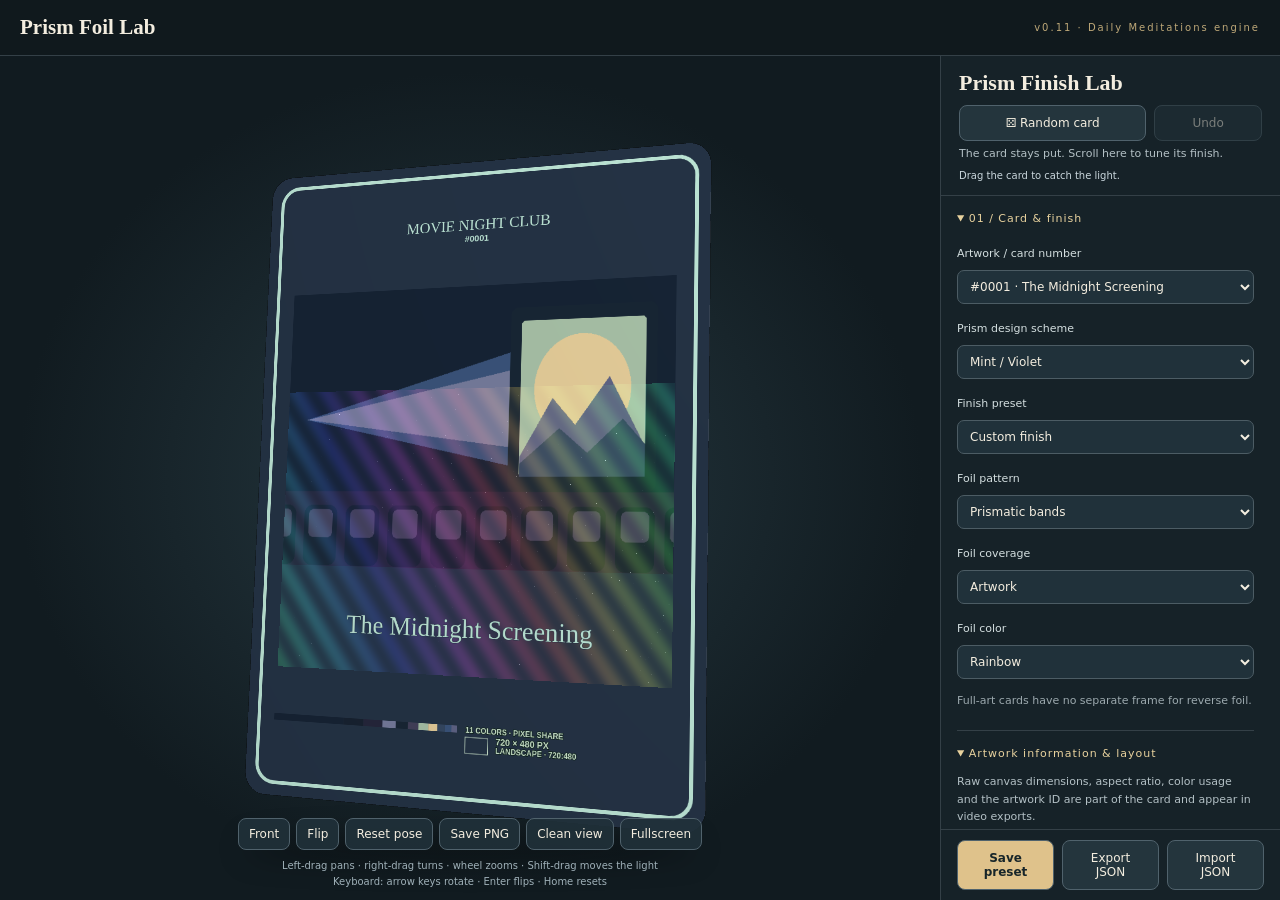
==== studio/labs/foil-lab.html @ 44b99eea "Start MNC Creative Suite browser edition" ====
<!doctype html><html lang="en"><meta charset="utf-8"><meta name="viewport" content="width=device-width,initial-scale=1"><title>Daily Meditations · Foil Lab</title>
<style>
:root{color-scheme:dark;font-family:system-ui,sans-serif;color:#f3eddf;background:#10191d}*{box-sizing:border-box}body{margin:0}header{padding:24px 32px;border-bottom:1px solid #344047;display:flex;justify-content:space-between;align-items:center;gap:20px}header strong{font:700 25px Georgia,serif}header span{font-size:12px;letter-spacing:2px;color:#bea878}main{display:grid;grid-template-columns:minmax(350px,1fr) 340px;max-width:1340px;margin:auto;min-height:calc(100vh - 88px)}.studio{position:relative;display:flex;flex-direction:column;align-items:center;justify-content:center;overflow:hidden;background:radial-gradient(ellipse at center,#263941 0,#111b20 68%)}.viewport{position:relative;width:100%;height:min(76vh,790px);min-height:450px;display:grid;place-items:center}canvas{position:absolute;inset:0;width:100%;height:100%;touch-action:none;outline-offset:-5px;cursor:grab}.fallback{height:82%;width:auto;max-width:85%;object-fit:contain;filter:drop-shadow(0 20px 30px #0009)}.shadow{position:absolute;bottom:5%;width:48%;height:20px;background:#0008;border-radius:50%;filter:blur(15px);pointer-events:none}.tools{display:flex;gap:8px;flex-wrap:wrap;justify-content:center;padding:0 12px 16px}button{font:inherit;cursor:pointer;color:inherit;background:#24353d;border:1px solid #50626c;border-radius:8px;padding:10px 13px}button:hover{background:#354a55}button:focus-visible,select:focus-visible,input:focus-visible{outline:2px solid #e8cc8e;outline-offset:3px}.hint{font-size:12px;color:#9fb0b8;text-align:center;margin:0 15px 20px;line-height:1.6}.controls{padding:24px;border-left:1px solid #344047;background:#162228;overflow:auto}.controls h1{font:700 25px Georgia,serif;margin:0 0 7px}.controls p{font-size:12px;color:#b3c0c5;line-height:1.6}.field{margin:18px 0}.field label{font-size:12px;display:flex;justify-content:space-between;margin-bottom:8px;color:#d3dedf}.field output{color:#f5d696;font-variant-numeric:tabular-nums}select{width:100%;padding:10px;border:1px solid #4c5c64;border-radius:7px;background:#20313a;color:inherit;font:inherit;font-size:13px}input[type=range]{width:100%;accent-color:#d5b46f;cursor:pointer}input[type=checkbox]{accent-color:#d5b46f}.toggle{display:block;font-size:12px;margin:17px 0}.group{border-top:1px solid #3a4b53;margin-top:22px;padding-top:16px}.group h2{font-size:11px;font-weight:600;letter-spacing:2px;color:#bea878;margin:0 0 16px}.save{display:flex;gap:8px;margin-top:20px}.save button{font-size:12px;flex:1}#status{font-size:12px;color:#c9d6dc;min-height:20px}.small{font-size:11px!important;opacity:.85}button:disabled{opacity:.45;cursor:default}[hidden]{display:none!important}@media(max-width:790px){header{padding:20px}header strong{font-size:20px}header span{display:none}main{grid-template-columns:1fr}.controls{border-left:0;border-top:1px solid #344047}.viewport{height:70vh;min-height:380px}.controls{padding:24px;display:block}.studio{min-height:480px}}

/* The document never scrolls; only the inspector body does. */
html,body{height:100%;overflow:hidden}body{height:100dvh;display:grid;grid-template-rows:56px minmax(0,1fr)}header{padding:10px 20px;min-width:0}header strong{font-size:21px}header span{font-size:10px}main{width:100%;height:100%;min-height:0;max-width:none;margin:0;grid-template-columns:minmax(0,1fr) 340px;overflow:hidden}.studio{min-width:0;min-height:0;display:grid;grid-template-rows:minmax(0,1fr) auto auto}.viewport{height:100%;min-height:0;min-width:0;overflow:hidden}.fallback{position:absolute;max-height:86%;max-width:86%;height:auto;width:auto}.tools{padding:8px 12px;gap:6px}.tools button{font-size:12px;padding:8px 10px}.hint{font-size:10px;margin:0 12px 10px}.controls{padding:0;min-height:0;min-width:0;overflow:hidden;display:grid;grid-template-rows:auto minmax(0,1fr) auto}.inspector-head{padding:14px 18px;border-bottom:1px solid #344047}.controls h1{font-size:22px;margin:0}.inspector-head p{margin:4px 0 0;font-size:11px}#status{margin-top:7px;font-size:10px;min-height:0}.inspector-scroll{overflow-y:auto;overscroll-behavior:contain;scrollbar-gutter:stable;padding:0 16px 16px;scrollbar-width:thin;scrollbar-color:#6b7c81 #162228}.inspector-footer{padding:10px 16px;border-top:1px solid #344047;background:#162228}.save{margin:0}.field{margin:13px 0}.field label{font-size:11px;align-items:center;margin-bottom:4px;min-height:24px}select{padding:8px;font-size:12px}input[type=range]{margin:4px 0}.numeric{width:78px;padding:4px 5px;border:1px solid #4c5c64;border-radius:5px;background:#20313a;color:#f5d696;font:11px system-ui;text-align:right}.toggle{font-size:11px;margin:12px 0}.inspector-group{border-bottom:1px solid #344047;padding:12px 0}.inspector-group>summary{font-size:11px;letter-spacing:1px;color:#e8d29e;cursor:pointer;padding:4px 0}.inspector-group>summary:focus-visible{outline:2px solid #e8cc8e;outline-offset:4px}.inspector-group p{font-size:11px;margin:9px 0}.controls code{font-size:10px;color:#f1d59d}.capture-exit{display:none;position:fixed;right:12px;top:12px;z-index:10;font-size:11px;opacity:.3}.capture-exit:hover,.capture-exit:focus-visible{opacity:1}body.capture{grid-template-rows:minmax(0,1fr)}body.capture>header,body.capture .controls,body.capture .tools,body.capture .hint{display:none}body.capture main{grid-template-columns:1fr;grid-template-rows:minmax(0,1fr)}body.capture .studio{grid-template-rows:minmax(0,1fr)}body.capture .capture-exit{display:block}
@media(max-width:790px){body{grid-template-rows:46px minmax(0,1fr)}header{padding:8px 14px}header strong{font-size:19px}main{grid-template-columns:minmax(0,1fr);grid-template-rows:minmax(0,60fr) minmax(0,40fr)}.studio{min-height:0}.controls{border-left:0;border-top:1px solid #344047;display:grid;padding:0}.inspector-head{padding:8px 14px}.controls h1{font-size:17px}.inspector-head p{display:none}#status{margin-top:3px}.inspector-scroll{padding:0 14px 14px}.inspector-footer{padding:6px 14px}.hint{display:none}.tools{padding:4px 8px}.tools button{font-size:10px;padding:6px 8px}.capture-exit{font-size:10px}}
@media(max-height:500px) and (min-width:791px){body{grid-template-rows:40px minmax(0,1fr)}header{padding:5px 16px}.hint{display:none}.inspector-head{padding:8px 16px}.inspector-head p{display:none}}
/* A full-stage canvas prevents the centered auto-sized grid column from clipping rotation. */
.studio{display:block;position:relative;justify-content:stretch;align-items:stretch}.viewport{position:absolute;inset:0;width:100%;height:100%;min-width:0;min-height:0;overflow:visible}.tools{position:absolute;bottom:42px;left:0;right:0;z-index:2;pointer-events:none}.tools button{pointer-events:auto;background:#20313ae8}.hint{position:absolute;bottom:0;left:0;right:0;pointer-events:none;z-index:2}.shadow{pointer-events:none}canvas{display:block}body.capture .studio{display:block}@media(max-width:790px),(max-height:500px){.tools{bottom:5px}.hint{display:none}}
.showcase-output{position:absolute;inset:0;width:100%;height:100%;object-fit:contain;background:#10191d;pointer-events:none;z-index:1}.showcase-running .tools,.showcase-running .hint{visibility:hidden}#cancelClip{width:100%;margin-top:10px}#clipDownload{display:block;color:#f5d696;font-size:12px;padding:10px 0}#clipStatus{font-size:11px}
.random-actions{margin-top:9px}.random-actions button:first-child{flex:2}body.showcase-running .random-actions button{pointer-events:none}
#savePreset{background:#dfc28b;color:#172529;font-weight:700}#presetDialog{width:min(420px,calc(100% - 32px));max-height:85dvh;overflow:auto;background:#162228;color:#f3eddf;border:1px solid #6c7a76;border-radius:14px;padding:24px}#presetDialog::backdrop{background:#0009}#presetDialog h2{font:24px Georgia,serif;margin:0 0 12px}#presetDialog p{font-size:12px;line-height:1.6;color:#bdcccd}#presetDialog label{font-size:12px;display:block;margin:16px 0 7px}#presetName{width:100%;background:#20313a;color:#fff;border:1px solid #6a7c81;border-radius:6px;padding:12px;font:inherit;margin-bottom:18px}
[hidden]{display:none!important}
body.mnc-embedded{grid-template-rows:minmax(0,1fr)}
body.mnc-embedded header{display:none}
body.mnc-embedded #mncCardLabel{display:block;margin:5px 0;font-weight:650}
body.mnc-embedded #mncCardLabel[hidden]{display:none!important}
</style>
<header><strong>Prism Foil Lab</strong><span>v0.11 · Daily Meditations engine</span></header>
<main><section class="studio" aria-label="Interactive three dimensional card"><div class="viewport"><div class="shadow"></div><img class="fallback" id="fallback" alt="Selected card preview" src="[data-uri]"><canvas id="card" hidden tabindex="0" aria-label="3D card. Left drag pans, right drag or arrow keys rotate, Enter flips, Home resets."></canvas></div><div class="tools"><button id="front">Front</button><button id="flip">Flip</button><button id="pose">Reset pose</button><button id="snapshot">Save PNG</button><button id="capture" title="Hide the controls for recording. Escape restores them.">Clean view</button><button id="fullscreen">Fullscreen</button></div><p class="hint">Left-drag pans · right-drag turns · wheel zooms · Shift-drag moves the light<br>Keyboard: arrow keys rotate · Enter flips · Home resets</p></section>
<aside class="controls" aria-label="Finish inspector"><div class="inspector-head"><h1>Prism Finish Lab</h1><div class="save random-actions"><button id="randomCard">⚄ Random card</button><button id="undoRandom" disabled>Undo</button></div><p>The card stays put. Scroll here to tune its finish.</p><p id="mncCardLabel" hidden></p><div id="status" role="status">Preparing the card…</div></div><div class="inspector-scroll" tabindex="0" aria-label="Scrollable finish controls"><details class="inspector-group" open><summary>01 / Card & finish</summary>
<div class="field"><label for="artwork">Artwork / card number</label><select id="artwork"></select></div><div class="field"><label for="scheme">Prism design scheme</label><select id="scheme"></select></div>
<div class="field"><label for="preset">Finish preset</label><select id="preset"><option value="custom">Custom finish</option><option value="subtle">Soft rainbow</option><option value="etched">Etched guilloché</option><option value="cosmic">Starlight</option><option value="silver">Brushed silver</option><option value="relief">Raised print</option><option value="matte">Matte</option><option value="deepSpace">Deep Space</option><option value="eventHorizon">Event Horizon</option><option value="nebula">Nebula</option><option value="obsidian">Obsidian</option><option value="lotusEcho">Lotus Echo</option></select></div>
<div class="field"><label for="pattern">Foil pattern</label><select id="pattern"><option value="0">Prismatic bands</option><option value="1">Guilloché waves</option><option value="2">Crystal facets</option><option value="3">Star field</option><option value="4">Brushed metal</option><option value="5">Honeycomb cells</option><option value="6">Triangle sieve</option><option value="7">Sierpiński carpet</option><option value="8">Kaleidoscope folds</option><option value="9">Julia escape</option><option value="10">Mandelbrot escape</option><option value="11">Nested orbit rings</option><option value="12">Deep Space</option><option value="13">Event Horizon</option><option value="14">Nebula</option><option value="15">Obsidian</option><option value="17">Fractal Lab · captured pattern</option><option value="16">Lotus Echo</option></select></div>
<div class="field"><label for="region">Foil coverage</label><select id="region"><option value="1">Artwork</option><option value="2">Reverse · outside art</option><option value="0">Entire front</option><option value="4" hidden disabled>Background only</option><option value="5" hidden disabled>Text only</option><option value="6">Dark tones</option><option value="7">Light tones</option><option value="3">Normal · no foil</option></select></div><div id="tones" hidden></div><div class="field"><label for="gold">Foil color</label><select id="gold"><option value="0">Rainbow</option><option value="1">Champagne gold</option></select></div><p class="small">Full-art cards have no separate frame for reverse foil.</p></details><details class="inspector-group" open><summary>Artwork information & layout</summary><p>Raw canvas dimensions, aspect ratio, color usage and the artwork ID are part of the card and appear in video exports.</p><div class="field"><label for="paletteMode">Color information</label><select id="paletteMode"><option value="weighted">Proportional color strip</option><option value="ranked">Colors ranked by usage</option><option value="hue">Full hue spectrum</option><option value="canvas">Canvas-shaped mosaic</option><option value="contour">Canvas-shaped contour</option></select></div><label class="toggle"><input type="checkbox" id="showArtStats" checked> Show original dimensions & canvas shape</label><div class="field"><label for="numberLayout">Artwork number placement</label><select id="numberLayout"><option value="above">Centered above artwork</option><option value="type">Beside the type</option><option value="footer">Centered at the foot</option></select></div><p class="small">The artwork ID (#0001) is separate from the set number (001 / 042).</p></details><details class="inspector-group" open><summary>02 / Surface & shine</summary><div id="sliders"></div><label class="toggle"><input type="checkbox" id="protect" checked> Keep lettering clear of the foil</label></details><details class="inspector-group" id="fractalGroup" open><summary>03 / Pattern geometry</summary><p><a href="fractal-lab.html" style="color:#e8d29e">Explore Kaleidoscope Folds in Fractal Lab ↗</a></p><p>Zoom and twist shape the mathematical patterns. Iterations add detail to the original fractals. Space finishes reveal dark fields and selective reflections as you tilt.</p><div id="fractals"></div></details><details class="inspector-group"><summary>04 / Motion & rainbow</summary><label class="toggle"><input type="checkbox" id="rotationHue" checked> Rainbow follows rotation</label><div id="rotation"></div><p class="small">Turn or tilt the card to sweep through the rainbow. Rainbow shift sets the starting hue; strength sets how far it travels.</p><p class="small">Live rainbow shift: <output id="liveHue">0°</output></p><div id="motionSliders"></div><label class="toggle"><input type="checkbox" id="orbit"> Slowly turn the card</label><label class="toggle"><input type="checkbox" id="motion"> Animate the shimmer</label></details>
<details class="inspector-group"><summary>05 / Light, camera & quality</summary><div id="geometry"></div><div class="field"><label for="edge">Edge finish</label><select id="edge"><option value="gold">Champagne gold</option><option value="silver">Silver</option><option value="ink">Ink</option></select></div></details>

<details class="inspector-group" open><summary>06 / Social video export</summary><p>Back → reveal → foil sweep. Your selected artwork, scheme and finish are used.</p><div class="field"><label for="clipShape">Framing</label><select id="clipShape"><option value="square">Square · 900 × 900</option><option value="portrait">Portrait · 720 × 1280</option></select></div><div class="field"><label for="clipDuration">Duration</label><select id="clipDuration"><option value="6">6 seconds</option><option value="8">8 seconds</option></select></div><div class="field"><label for="clipFormat">Video format</label><select id="clipFormat"><option value="auto">Auto · prefer MP4</option><option value="mp4">MP4</option><option value="webm">WebM</option></select></div><label class="toggle"><input type="checkbox" id="clipCaption" checked> Show card name and number</label><div class="save"><button id="previewClip">Preview reveal</button><button id="exportClip">Export video</button></div><button id="cancelClip" hidden>Cancel showcase</button><p id="clipStatus" role="status" aria-live="polite">Export records locally in real time. Keep this tab visible.</p><a id="clipDownload" hidden>Download video</a></details><details class="inspector-group"><summary>07 / How the shader works</summary><p>The card is a rounded 3D mesh with your printed artwork mapped onto its front. The fragment shader runs once per visible pixel.</p><p><b>Color:</b> card coordinates, light angle, time and your rotation feed a rainbow function. Rotation contributes <code>strength × (sin(turn) + 0.5 × sin(tilt))</code> degrees.</p><p><b>Pattern:</b> bands, cells, stars or a bounded fractal calculation vary the foil strength and hue across the surface.</p><p><b>Coverage:</b> an artwork rectangle selects art-only foil; its inverse selects reverse foil. A separate lettering mask protects the text.</p><p><b>Shine:</b> the surface normal, light direction and viewing direction create highlights. Roughness broadens them; sparkle adds sparse glints. Relief perturbs the lighting normal using image brightness—it does not deform the card mesh.</p><p><b>Space finishes:</b> layered stars, a radial void, turbulent clouds, dark facets and eight-petal contours use the same coverage mask. Foil intensity controls darkening and reflection together. These are mathematical patterns; no new artwork textures are required.</p><p>These are stylized real-time effects, not a physical diffraction simulation. Fractal loops stop at 24 iterations; animation targets 30 FPS.</p></details></div><div class="inspector-footer"><div class="save"><button id="savePreset">Save preset</button><button id="save">Export JSON</button><button id="load">Import JSON</button></div><input id="file" type="file" accept="application/json,.json" hidden></div></aside></main><dialog id="presetDialog" aria-labelledby="presetTitle"><form id="presetForm"><h2 id="presetTitle">Save this finish</h2><p id="presetMessage"></p><label for="presetName">Preset name</label><input id="presetName" maxlength="60" required placeholder="My kaleidoscope finish" autocomplete="off"><div class="save"><button type="button" id="closePreset">Cancel</button><button type="submit">Save preset</button></div><p>Stored in this browser. Export JSON for a portable backup.</p></form></dialog><button id="exitCapture" class="capture-exit">Show controls · Esc</button>
<script src="mnc-foil-bridge.js" defer></script>
<script>
const ASSETS={"fronts":{},"masks":{},"regions":{},"back":"[data-uri]"};
const CATALOG={"artworks":[{"id":"1","title":"The Midnight Screening","type":"Movie","theme":"Demo"}],"schemes":[{"id":"mint-violet","name":"Mint / Violet"},{"id":"ember","name":"Ember / Plum"},{"id":"glacier","name":"Glacier / Cobalt"},{"id":"orchid","name":"Orchid / Rose"},{"id":"jade","name":"Jade / Chartreuse"},{"id":"solar","name":"Solar / Saffron"},{"id":"porcelain","name":"Porcelain / Ink"},{"id":"midnight","name":"Midnight / Brass"}],"variants":{"1--mint-violet":{"svg":"demo-mint-violet.svg","front":"demo-mint-violet.webp","mask":"demo-mask.png","ink":"#c5efdf","primary":"#c5efdf","fullArt":false,"rect":[0.06746031746031746,0.19981060606060605,0.8650793650793651,0.4393939393939394]},"1--ember":{"svg":"demo-ember.svg","front":"demo-ember.webp","mask":"demo-mask.png","ink":"#f3a888","primary":"#f3a888","fullArt":false,"rect":[0.06746031746031746,0.19981060606060605,0.8650793650793651,0.4393939393939394]},"1--glacier":{"svg":"demo-glacier.svg","front":"demo-glacier.webp","mask":"demo-mask.png","ink":"#a9dbef","primary":"#a9dbef","fullArt":false,"rect":[0.06746031746031746,0.19981060606060605,0.8650793650793651,0.4393939393939394]},"1--orchid":{"svg":"demo-orchid.svg","front":"demo-orchid.webp","mask":"demo-mask.png","ink":"#eec7f3","primary":"#eec7f3","fullArt":false,"rect":[0.06746031746031746,0.19981060606060605,0.8650793650793651,0.4393939393939394]},"1--jade":{"svg":"demo-jade.svg","front":"demo-jade.webp","mask":"demo-mask.png","ink":"#daefb0","primary":"#daefb0","fullArt":false,"rect":[0.06746031746031746,0.19981060606060605,0.8650793650793651,0.4393939393939394]},"1--solar":{"svg":"demo-solar.svg","front":"demo-solar.webp","mask":"demo-mask.png","ink":"#f9dc92","primary":"#f9dc92","fullArt":false,"rect":[0.06746031746031746,0.19981060606060605,0.8650793650793651,0.4393939393939394]},"1--porcelain":{"svg":"demo-porcelain.svg","front":"demo-porcelain.webp","mask":"demo-mask.png","ink":"#eadfc7","primary":"#eadfc7","fullArt":false,"rect":[0.06746031746031746,0.19981060606060605,0.8650793650793651,0.4393939393939394]},"1--midnight":{"svg":"demo-midnight.svg","front":"demo-midnight.webp","mask":"demo-mask.png","ink":"#d8bd87","primary":"#d8bd87","fullArt":false,"rect":[0.06746031746031746,0.19981060606060605,0.8650793650793651,0.4393939393939394]}}};
for(const [key,v] of Object.entries(CATALOG.variants)){ASSETS.fronts[key]=v.front;ASSETS.masks[key]=v.mask;ASSETS.regions[key]=v.rect;}
let showcase=null;

const VS="attribute vec3 aPosition;\nattribute vec3 aNormal;\nattribute vec2 aUV;\nattribute float aFace;\nuniform mat4 uModel;\nuniform mat4 uMVP;\nuniform float uThickness;\nvarying vec3 vPosition;\nvarying vec3 vNormal;\nvarying vec3 vRight;\nvarying vec3 vUp;\nvarying vec2 vUV;\nvarying float vFace;\nvoid main(){\n vec3 p=vec3(aPosition.xy,aPosition.z*uThickness);\n vPosition=(uModel*vec4(p,1.0)).xyz;\n vNormal=mat3(uModel)*aNormal;\n vRight=mat3(uModel)*vec3(1.0,0.0,0.0);\n vUp=mat3(uModel)*vec3(0.0,1.0,0.0);\n vUV=aUV;vFace=aFace;\n gl_Position=uMVP*vec4(p,1.0);\n}\n";
const FS="precision highp float;\nvarying vec3 vPosition;\nvarying vec3 vNormal;\nvarying vec3 vRight;\nvarying vec3 vUp;\nvarying vec2 vUV;\nvarying float vFace;\nuniform sampler2D uFront;\nuniform sampler2D uBack;\nuniform sampler2D uMask;\nuniform sampler2D uLayerMask;\nuniform sampler2D uPatternMap;\nuniform vec3 uEye;\nuniform vec3 uLight;\nuniform vec3 uEdgeColor;\nuniform float uTime;\nuniform float uFoil;\nuniform float uGloss;\nuniform float uSparkle;\nuniform float uEmboss;\nuniform float uHue;\nuniform float uScale;\nuniform float uRoughness;\nuniform float uProtect;\nuniform float uMncMask;\nuniform float uLayerCoverage;\nuniform float uImprint;\nuniform float uToneCutoff;\nuniform float uToneFade;\nuniform float uLightPower;\nuniform int uPattern;\nuniform int uRegion;\nuniform int uIterations;\nuniform vec4 uArtRect;\nuniform float uZoom;\nuniform float uTwist;\nuniform float uJuliaX;\nuniform float uJuliaY;\nuniform float uContrast;\nuniform float uGold;\nuniform vec2 uFoldOffset;\nuniform vec2 uFoldPan;\nuniform float uFoldGain;\nuniform int uFoldTrap;\nuniform float uFoldRadius;\nuniform float uFoldPhase;\n// Shared by Fractal Lab and the card shader. GLSL column-major rotation.\nfloat foldField(vec2 p, mat2 rotation, int iterations, vec2 offset,\n float gain, int trap, float radius, float scale, float phase){\n vec2 q=p;float d=10.0;\n for(int i=0;i<24;i++){\n  if(i>=iterations)break;\n  q=gain*(rotation*abs(q))-offset;\n  float distanceToTrap=length(q);\n  if(trap==1)distanceToTrap=abs(length(q)-radius);\n  else if(trap==2)distanceToTrap=abs(q.y);\n  else if(trap==3)distanceToTrap=min(abs(q.x),abs(q.y));\n  d=min(d,distanceToTrap);\n }\n return .5+.5*cos(d*scale*35.0+phase*8.0);\n}\n\nfloat hash(vec2 p){return fract(sin(dot(p,vec2(127.1,311.7)))*43758.5453);}\nvec3 rainbow(float h){return clamp(abs(fract(vec3(h)+vec3(0.0,.666667,.333333))*6.0-3.0)-1.0,0.0,1.0);}\nfloat lum(vec3 p){return dot(p,vec3(.299,.587,.114));}\nvoid main(){\n vec3 N=normalize(vNormal),V=normalize(uEye-vPosition),L=normalize(uLight-vPosition),H=normalize(L+V);\n if(vFace>1.5){\n  float brushed=.92+.08*sin(vUV.x*1600.0);\n  vec3 edge=uEdgeColor*(.3+.7*max(dot(N,L),0.0))*brushed;\n  edge+=pow(max(dot(N,H),0.0),42.0)*.8;\n  gl_FragColor=vec4(edge,1.0);return;\n }\n bool front=vFace<.5;\n vec4 tex=front?texture2D(uFront,vUV):texture2D(uBack,vUV);\n if(tex.a<.03)discard;\n float inside=step(uArtRect.x,vUV.x)*step(uArtRect.y,vUV.y)*step(vUV.x,uArtRect.x+uArtRect.z)*step(vUV.y,uArtRect.y+uArtRect.w);\n vec3 cardMask=texture2D(uMask,vUV).rgb;\n inside=mix(inside,cardMask.g,uMncMask);\n float region=uRegion==1?inside:(uRegion==2?1.0-inside:(uRegion==3?0.0:1.0));\n if(uRegion==6||uRegion==7){\n  float brightness=dot(tex.rgb,vec3(.2126,.7152,.0722));\n  float light=uToneFade>0.0?smoothstep(uToneCutoff-uToneFade,uToneCutoff+uToneFade,brightness):step(uToneCutoff,brightness);\n  region=uRegion==6?1.0-light:light;\n }\n float mask=mix(1.0,cardMask.r,uProtect)*region;\n if(uRegion==4||uRegion==5){\n  vec2 layers=texture2D(uLayerMask,vUV).rg;\n  mask=(uRegion==4?layers.r:layers.g)*uLayerCoverage;\n }\n if(!front)mask=0.0;\n float imprintAlpha=1.0;\n if(uImprint>0.5){\n  if(mask<.002)discard;\n  // Store the effect at full strength. Layer opacity applies the coverage once.\n  imprintAlpha=mask;\n  mask=1.0;\n }\n if(front&&uEmboss>.001){\n  vec2 e=vec2(1.0/756.0,1.0/1056.0);\n  float dx=lum(texture2D(uFront,vUV+vec2(e.x,0.0)).rgb)-lum(texture2D(uFront,vUV-vec2(e.x,0.0)).rgb);\n  float dy=lum(texture2D(uFront,vUV+vec2(0.0,e.y)).rgb)-lum(texture2D(uFront,vUV-vec2(0.0,e.y)).rgb);\n  N=normalize(N-(vRight*dx+vUp*dy)*uEmboss*2.3*mask);\n  H=normalize(L+V);\n }\n float ndl=max(dot(N,L),0.0),ndv=max(dot(N,V),0.0),ndh=max(dot(N,H),0.0);\n float shiny=pow(ndh,mix(150.0,9.0,uRoughness));\n float shift=uHue+uTime*.06+dot(N,H)*.72+dot(vPosition.xy,vec2(.035,.06));\n vec2 uv=vUV;\n float pattern=.5+.5*sin((uv.x+uv.y)*uScale*32.0+shift*12.0);\n float hue=uv.x*.8+uv.y*.3+shift;\n if(uPattern==1){\n  float a=sin(uv.x*uScale*24.0)+cos(uv.y*uScale*19.0);\n  pattern=pow(.5+.5*sin(a*8.0+shift*14.0),3.0);hue+=a*.12;\n }else if(uPattern==2){\n  vec2 cell=floor(uv*uScale*14.0);float r=hash(cell);\n  pattern=.3+.7*r;hue=r+shift;\n }else if(uPattern==3){\n  vec2 grid=uv*uScale*22.0;vec2 cell=floor(grid);vec2 q=fract(grid)-.5;\n  float rays=max(exp(-abs(q.x)*85.0-abs(q.y)*9.0),exp(-abs(q.y)*85.0-abs(q.x)*9.0));\n  float r=hash(cell);pattern=.12+rays*step(.76,r)*(.4+.6*sin(shift*14.0+r*17.0));hue=shift+r*.4;\n }else if(uPattern==4){\n  pattern=.3+.7*pow(.5+.5*sin(uv.y*uScale*450.0+sin(uv.x*31.0)*2.0),5.0);hue=shift;\n }else if(uPattern==5){\n  vec2 p=uv*uScale*11.0;\n  vec2 a=mod(p,vec2(1.73205,3.0))-vec2(.866025,1.5);\n  vec2 b=mod(p-vec2(.866025,1.5),vec2(1.73205,3.0))-vec2(.866025,1.5);\n  vec2 q=dot(a,a)<dot(b,b)?a:b;\n  float d=max(abs(q.x)*.866025+abs(q.y)*.5,abs(q.y));\n  pattern=1.0-smoothstep(.015,.075,abs(d-.78));hue=shift+hash(floor(p))*.4;\n }\n if(uPattern>=6&&uPattern<=11){\n  float a=uTwist*.0174533;mat2 rot=mat2(cos(a),-sin(a),sin(a),cos(a));\n  vec2 p=rot*((uv-.5)*vec2(1.0,1.3968))*3.0/uZoom;\n  float v=1.0;\n  if(uPattern==6||uPattern==7){\n   vec2 q=fract(p*.5+.5);\n   for(int i=0;i<24;i++){if(i>=uIterations)break;\n    if(uPattern==6){q*=2.0;if(q.x+q.y>2.0){v*=.23;}q=fract(q);}\n    else{q*=3.0;if(q.x>1.0&&q.x<2.0&&q.y>1.0&&q.y<2.0)v*=.22;q=fract(q);}\n   }\n  }else if(uPattern==8){\n   v=foldField(p+uFoldPan,rot,uIterations,uFoldOffset,uFoldGain,uFoldTrap,uFoldRadius,uScale,shift+uFoldPhase);\n  }else if(uPattern==9||uPattern==10){\n   vec2 z=uPattern==9?p:vec2(0.0);vec2 c=uPattern==9?vec2(uJuliaX,uJuliaY):p-vec2(.5,0.0);float count=0.0;\n   for(int i=0;i<24;i++){if(i>=uIterations||dot(z,z)>16.0)break;z=vec2(z.x*z.x-z.y*z.y,2.0*z.x*z.y)+c;count+=1.0;}\n   v=count/float(uIterations);\n  }else{\n   vec2 q=p;float sum=0.0,weight=.5;\n   for(int i=0;i<24;i++){if(i>=uIterations)break;sum+=weight*(.5+.5*sin(length(q)*12.0+shift*5.0));q=rot*q*1.8+vec2(.23,.17);weight*=.5;}v=sum;\n  }\n  pattern=pow(clamp(v,0.0,1.0),uContrast);hue+=pattern*.8;\n }\n // Additive pattern family: original IDs 0\u201311 retain their existing response.\n float darkness=0.0;\n if(uPattern>=12&&uPattern<=16){\n  float a=uTwist*.0174533;mat2 rot=mat2(cos(a),-sin(a),sin(a),cos(a));\n  vec2 view=vec2(dot(V,vRight),dot(V,vUp));\n  vec2 p=rot*((uv-.5)*vec2(1.0,1.3968))*uScale/uZoom;\n  float facing=.5+.5*sin(dot(view,vec2(3.0,2.0))+shift*4.0);\n  if(uPattern==12){ // Sparse stars at three apparent depths, with dark negative space.\n   float stars=0.0;\n   for(int i=0;i<3;i++){\n    float layer=float(i)+1.0;vec2 grid=(p+view*.045*layer)*(9.0+layer*7.0);\n    vec2 cell=floor(grid),q=fract(grid)-.5;float seed=hash(cell+layer*19.0);\n    stars+=exp(-dot(q,q)*(180.0/layer))*step(.94,seed)*(.25+.75*pow(.5+.5*sin(shift*9.0+seed*40.0),3.0));\n   }\n   pattern=clamp(stars,0.0,1.0);darkness=.68;hue=shift+p.y*.08;\n  }else if(uPattern==13){ // Tilt moves the luminous ring around a quiet central void.\n   vec2 q=p+view*.16;float r=length(q),angle=atan(q.y,q.x);\n   float ring=exp(-pow((r-.62)*22.0,2.0));\n   float wake=exp(-abs(r-.78)*8.0)*pow(.5+.5*sin(angle*3.0-r*15.0+shift*8.0),6.0);\n   pattern=clamp(ring*(.35+.65*facing)+wake*.4,0.0,1.0);\n   darkness=mix(.87,.45,smoothstep(.35,.75,r));hue=shift+angle/6.28318+r*.15;\n  }else if(uPattern==14){ // Bounded trigonometric turbulence, no extra textures.\n   vec2 q=p+view*.12;float cloud=0.0,weight=.55;\n   for(int i=0;i<5;i++){q=rot*q*1.85+vec2(.73,1.21);cloud+=weight*sin(q.x+sin(q.y))*cos(q.y*.8);weight*=.52;}\n   pattern=pow(clamp(.5+cloud*.5,0.0,1.0),uContrast)*(.3+.7*facing);\n   darkness=.64;hue=shift+cloud*.32;\n  }else if(uPattern==15){ // Dark facets each catch a different viewing angle.\n   vec2 cell=floor(p*9.0);float seed=hash(cell);\n   float flash=pow(.5+.5*cos(seed*6.28318+dot(view,vec2(5.0,3.0))+shift*5.0),18.0);\n   pattern=flash;darkness=.78;hue=shift+seed*.18;\n  }else if(uPattern==16){ // Mathematical petal contours with nested echoes.\n   vec2 q=p+view*.055;float r=length(q),angle=atan(q.y,q.x);\n   float petals=r-(.36+.15*cos(angle*8.0));\n   float lines=pow(.5+.5*cos(petals*35.0),16.0)*exp(-r*.7);\n   pattern=lines*(.25+.75*facing);darkness=.46;hue=shift+r*.3+sin(angle*8.0)*.12;\n  }\n  pattern=pow(clamp(pattern,0.0,1.0),uContrast);\n }\n if(uPattern==17){\n  pattern=texture2D(uPatternMap,uv).r;\n  hue=shift+pattern*.8;\n }\n vec3 tint=mix(rainbow(hue)*.8+.2,vec3(1.0,.72,.22),uGold);\n if(uPattern==4)tint=mix(vec3(.6,.75,.96),vec3(1.0),.5+.5*sin(shift*5.0));\n float glint=pow(max(dot(N,H),0.0),24.0);\n float coverage=(.09+.36*pattern+.6*glint)*uFoil*mask;\n vec3 base=uImprint>0.5?tex.rgb:tex.rgb*(.78+.22*ndl);\n vec3 foil=1.0-(1.0-base)*(1.0-tint*coverage);\n if(uRegion==5||uRegion==7){\n  // Give bright ink a foil tint even when screen blending is already saturated.\n  float highlight=smoothstep(.48,.95,lum(tex.rgb));\n  foil=mix(foil,tint,clamp(coverage,0.0,1.0)*highlight);\n }\n if(uPattern>=12&&uPattern<=16){\n  // Darkness and reflections share the existing coverage/text masks. Foil=0\n  // recovers the unmodified printed surface, including for these finishes.\n  float amount=clamp(uFoil,0.0,1.0)*mask;\n  vec3 darkBase=base*(1.0-darkness*amount);\n  vec3 reflection=tint*pattern*uFoil*mask*(.45+.55*glint)*uLightPower;\n  foil=darkBase+reflection;\n }\n vec2 glitterGrid=uv*vec2(180.0,250.0);\n float seed=hash(floor(glitterGrid));vec2 g=fract(glitterGrid)-.5;\n float star=exp(-dot(g,g)*95.0)*step(.94,seed)*pow(.5+.5*sin(shift*19.0+seed*70.0),12.0);\n foil+=star*uSparkle*2.4*mask;\n foil+=vec3(shiny*uGloss*.85*uLightPower)*mask;\n foil+=vec3(.2,.27,.36)*pow(1.0-ndv,4.0)*uGloss*.5*mask;\n if(uImprint>0.5){\n  vec3 change=abs(clamp(foil,0.0,1.0)-tex.rgb);\n  if(max(change.r,max(change.g,change.b))*imprintAlpha<.00196)discard;\n }\n gl_FragColor=vec4(clamp(foil,0.0,1.0),tex.a*imprintAlpha);\n}\n";
const defaults={patternMap:"",foldX:.43,foldY:.31,foldGain:1,foldTrap:0,foldRadius:.5,foldPhase:0,foldPanX:0,foldPanY:0,paletteMode:'weighted',showArtStats:true,numberLayout:'above',artwork:'1',scheme:'mint-violet',design:'1--mint-violet',region:1,toneCutoff:50,toneFade:6,gold:0,iterations:8,zoom:1,twist:35,juliaX:-.7,juliaY:.27,contrast:1,quality:1.5,pattern:0,foil:.48,gloss:.38,sparkle:.23,emboss:.12,hue:0,rotationHue:true,rotationStrength:240,scale:2.6,roughness:.3,light:45,power:1,thickness:.008,distance:4.7,speed:.4,protect:true,orbit:false,motion:!matchMedia('(prefers-reduced-motion:reduce)').matches,edge:'silver'};
const ranges={toneCutoff:[0,100,1,'Brightness cutoff (%)','tones'],toneFade:[0,30,1,'Transition softness (%)','tones'],foldX:[-2,2,.01,'Fold offset X','fractals'],foldY:[-2,2,.01,'Fold offset Y','fractals'],foldGain:[.5,1.8,.0001,'Fold magnification','fractals'],foldTrap:[0,3,1,'Trap · 0 point / 1 ring / 2 line / 3 cross','fractals'],foldRadius:[.05,2,.01,'Ring radius','fractals'],foldPhase:[0,6.283,.01,'Fold phase','fractals'],foldPanX:[-4,4,.01,'Pattern pan X','fractals'],foldPanY:[-4,4,.01,'Pattern pan Y','fractals'],iterations:[3,24,1,'Iterations','fractals'],zoom:[.3,6,.01,'Pattern zoom','fractals'],twist:[0,360,1,'Twist','fractals'],juliaX:[-1,1,.01,'Julia real','fractals'],juliaY:[-1,1,.01,'Julia imaginary','fractals'],contrast:[.3,3,.01,'Pattern contrast','fractals'],quality:[.5,2,.1,'Render density','geometry'],foil:[0,1.2,.01,'Foil intensity','sliders'],gloss:[0,1,.01,'Clear-coat gloss','sliders'],sparkle:[0,1,.01,'Sparkle','sliders'],emboss:[0,1,.01,'Surface relief','sliders'],hue:[0,360,1,'Rainbow shift','rotation'],rotationStrength:[0,720,1,'Rotation rainbow strength','rotation'],scale:[.5,8,.1,'Pattern scale','sliders'],roughness:[.03,1,.01,'Surface roughness','sliders'],speed:[0,1,.01,'Shimmer speed','motionSliders'],light:[0,360,1,'Light position','geometry'],power:[.2,2,.01,'Light strength','geometry'],distance:[1.9,12,.01,'Camera distance · lower = closer','geometry']};
const presets={subtle:{pattern:0,foil:.48,gloss:.38,sparkle:.23,emboss:.12,roughness:.3},etched:{pattern:1,foil:.65,gloss:.52,sparkle:.08,emboss:.28,roughness:.23},cosmic:{pattern:3,foil:.62,gloss:.6,sparkle:.9,emboss:.08,roughness:.18},silver:{pattern:4,foil:.58,gloss:.7,sparkle:.12,emboss:.22,roughness:.25},relief:{pattern:5,foil:.3,gloss:.52,sparkle:.05,emboss:.85,roughness:.37},matte:{pattern:0,foil:0,gloss:.02,sparkle:0,emboss:0,roughness:1},deepSpace:{pattern:12,foil:.82,gloss:.18,sparkle:.15,emboss:0,roughness:.3,scale:1.8,zoom:1,twist:25,contrast:1},eventHorizon:{pattern:13,foil:.9,gloss:.15,sparkle:.04,emboss:0,roughness:.3,scale:1.5,zoom:1,twist:0,contrast:1},nebula:{pattern:14,foil:.8,gloss:.2,sparkle:.18,emboss:.05,roughness:.45,scale:2.6,zoom:1,twist:35,contrast:1.2},obsidian:{pattern:15,foil:.9,gloss:.3,sparkle:0,emboss:.1,roughness:.15,scale:1.8,zoom:1,twist:20,contrast:1},lotusEcho:{pattern:16,foil:.72,gloss:.25,sparkle:.05,emboss:.05,roughness:.3,scale:1.5,zoom:1,twist:0,contrast:1}};
let state={...defaults},rx=-.10,ry=-.30,panX=0,panY=0,last=0,angleTime=0,drag=null,ready=false,gl,program,buffer,textures={},uniforms={},raf=0;
const $=id=>document.getElementById(id),canvas=$('card'),fallback=$('fallback'),status=$('status');
$('artwork').innerHTML=CATALOG.artworks.map(a=>`<option value="${a.id}">#${a.id.padStart(4,'0')} · ${a.title}</option>`).join('');$('scheme').innerHTML=CATALOG.schemes.map(s=>`<option value="${s.id}">${s.name}</option>`).join('');
for(const [key,[min,max,step,label,target]] of Object.entries(ranges)){
 const wrap=document.createElement('div');wrap.className='field';wrap.dataset.control=key;wrap.innerHTML=`<label for="${key}">${label}<input class="numeric" id="${key}Value" type="number" min="${min}" max="${max}" step="${step}" aria-label="${label} value"></label><input id="${key}" type="range" min="${min}" max="${max}" step="${step}">`;$(target).appendChild(wrap);
 $(key).oninput=()=>{state[key]=Number($(key).value);$('preset').value='custom';sync(false);};
 $(key+'Value').onchange=()=>{const input=$(key+'Value');if(input.value.trim()===''||!Number.isFinite(input.valueAsNumber)){sync();return;}state[key]=Math.max(min,Math.min(max,input.valueAsNumber));if(key==='iterations')state[key]=Math.round(state[key]);$('preset').value='custom';sync();};
}
function sync(fill=true){
 const layerMask=typeof mncCard!=='undefined'&&mncCard?.layers;
 if(!layerMask&&(state.region===4||state.region===5))state.region=1;
 if(typeof syncUserPreset==='function')syncUserPreset();
 for(const key of Object.keys(ranges)){if(fill)$(key).value=state[key];$(key+'Value').value=Number(state[key].toFixed(4));}
 for(const key of ['protect','orbit','motion','rotationHue','showArtStats'])$(key).checked=state[key];
 state.design=state.artwork+'--'+state.scheme;
 for(const key of ['artwork','scheme','pattern','edge','region','gold','paletteMode','numberLayout'])$(key).value=state[key];
 $('tones').hidden=state.region!==6&&state.region!==7;
 $('protect').disabled=state.region===4||state.region===5;
 if(state.region===5)$('protect').checked=false;
 $('fractalGroup').hidden=state.pattern<6||state.pattern===17;
 for(const key of ['foldX','foldY','foldGain','foldTrap','foldRadius','foldPhase','foldPanX','foldPanY'])$(key).closest('.field').hidden=state.pattern!==8;
 $('iterations').closest('.field').hidden=state.pattern>11;
 for(const key of ['juliaX','juliaY'])$(key).closest('.field').hidden=state.pattern!==9;
 if(typeof mncCard!=='undefined'&&mncCard){mncAppearance();}else fallback.src=ASSETS.fronts[state.design];if(ready){ensureDesign();ensurePatternMap();}
 try{localStorage.setItem('mnc-prism-foil-lab-v011',JSON.stringify(state));}catch{}
}
function validate(data){const out={...defaults};for(const [key,[min,max]] of Object.entries(ranges))if(typeof data[key]==='number'&&Number.isFinite(data[key]))out[key]=Math.max(min,Math.min(max,data[key]));for(const key of ['protect','orbit','motion','rotationHue','showArtStats'])if(typeof data[key]==='boolean')out[key]=data[key];if(CATALOG.artworks.some(a=>a.id===String(data.artwork)))out.artwork=String(data.artwork);
if(CATALOG.schemes.some(s=>s.id===data.scheme))out.scheme=data.scheme;
if(!data.artwork&&typeof data.design==='string'){if(/^card-[1-9]$/.test(data.design))out.artwork=data.design.slice(5);else if(CATALOG.schemes.some(s=>s.id===data.design)){out.artwork=defaults.artwork;out.scheme=data.design;}}
out.design=out.artwork+'--'+out.scheme;if(Number.isInteger(data.pattern)&&data.pattern>=0&&data.pattern<=17)out.pattern=data.pattern;if(['gold','silver','ink'].includes(data.edge))out.edge=data.edge;if(Number.isInteger(data.region)&&data.region>=0&&data.region<=7)out.region=data.region;if(data.gold===0||data.gold===1)out.gold=data.gold;if(['weighted','ranked','hue','canvas','contour'].includes(data.paletteMode))out.paletteMode=data.paletteMode;if(['above','type','footer'].includes(data.numberLayout))out.numberLayout=data.numberLayout;if(typeof data.patternMap==='string'&&data.patternMap.length<1800000&&/^data:image\/png;base64,[A-Za-z0-9+/=]+$/.test(data.patternMap))out.patternMap=data.patternMap;out.foldTrap=Math.round(out.foldTrap);out.thickness=.008;return out;}
try{state=validate(JSON.parse(localStorage.getItem('mnc-prism-foil-lab-v011')||'null')||{});}catch{}
const query=new URLSearchParams(location.search);if(CATALOG.artworks.some(a=>a.id===query.get('card')))state.artwork=query.get('card');if(['base','holo','reverse','gold'].includes(query.get('finish'))){state.region={base:3,holo:1,reverse:2,gold:0}[query.get('finish')];state.gold=query.get('finish')==='gold'?1:0;}
if(query.get('fold')==='1'){try{const transferred=JSON.parse(localStorage.getItem('daily-fold-transfer-v1')||'null');if(transferred&&transferred.version===1&&(transferred.transferId?localStorage.getItem('daily-fold-consumed-v1')!==transferred.transferId:state.pattern!==8)){const picked={};for(const key of ['foldX','foldY','foldGain','foldTrap','foldRadius','foldPhase','foldPanX','foldPanY','iterations','zoom','twist','scale','contrast'])if(Number.isFinite(transferred[key]))picked[key]=transferred[key];state=validate({...state,...picked,pattern:transferred.patternMap?17:8,patternMap:transferred.patternMap||"",foil:transferred.presetName&&state.foil<.05?.65:state.foil,region:transferred.region===2?2:1});if(transferred.transferId)localStorage.setItem('daily-fold-consumed-v1',transferred.transferId);}}catch{status.textContent='Could not load the transferred pattern.';}}
sync();$('preset').value='custom';
$('preset').onchange=()=>{if(presets[$('preset').value])Object.assign(state,presets[$('preset').value]);sync();};for(const key of ['artwork','scheme','edge','pattern','region','gold','paletteMode','numberLayout'])$(key).onchange=()=>{state[key]=['pattern','region','gold'].includes(key)?Number($(key).value):$(key).value;if(key==='pattern')$('preset').value='custom';sync();};for(const key of ['protect','orbit','motion','rotationHue','showArtStats'])$(key).onchange=()=>{state[key]=$(key).checked;sync();};
function setCapture(enabled){document.body.classList.toggle('capture',enabled);if(enabled)canvas.focus();else $('capture').focus();if(ready)requestAnimationFrame(draw);}
$('capture').onclick=()=>setCapture(true);$('exitCapture').onclick=()=>setCapture(false);
document.addEventListener('keydown',e=>{if(e.key==='Escape'&&document.body.classList.contains('capture'))setCapture(false);});
$('fullscreen').onclick=async()=>{try{if(document.fullscreenElement)await document.exitFullscreen();else await document.documentElement.requestFullscreen();}catch{status.textContent='Fullscreen is unavailable here. Use Clean view or your browser’s fullscreen command.';}};
document.addEventListener('fullscreenchange',()=>{$('fullscreen').textContent=document.fullscreenElement?'Exit fullscreen':'Fullscreen';});
function saveBlob(blob,name){const url=URL.createObjectURL(blob),a=document.createElement('a');a.href=url;a.download=name;a.click();setTimeout(()=>URL.revokeObjectURL(url),1000);}
$('save').onclick=()=>saveBlob(new Blob([JSON.stringify({version:'prism-foil-lab-0.11',...state},null,2)],{type:'application/json'}),'daily-card-finish.json');$('load').onclick=()=>$('file').click();$('file').onchange=async()=>{try{const file=$('file').files[0];if(!file)return;if(file.size>2000000)throw Error();state=validate(JSON.parse(await file.text()));$('preset').value='custom';sync();status.textContent='Settings imported. Use Save preset to add this finish to your dropdown.';}catch{status.textContent='Could not read those settings. Choose a finish JSON file.'}$('file').value='';};
$('front').onclick=()=>{rx=0;ry=0;panX=0;panY=0;state.orbit=false;sync();};$('flip').onclick=()=>{ry+=Math.PI;};$('pose').onclick=()=>{rx=-.10;ry=-.30;panX=0;panY=0;state.distance=4.7;state.orbit=false;sync();};$('snapshot').onclick=()=>{if(!ready)return;draw();canvas.toBlob(blob=>{if(blob)saveBlob(blob,(typeof mncCard!=='undefined'&&mncCard?mncCard.id:'daily-meditations-card')+'.png');});};
canvas.oncontextmenu=event=>event.preventDefault();
canvas.onpointerdown=event=>{
 if(showcase||drag||(event.button!==0&&event.button!==2))return;
 const pan=event.pointerType==='mouse'&&event.button===0;
 drag={id:event.pointerId,x:event.clientX,y:event.clientY,shift:event.shiftKey,pan};
 canvas.setPointerCapture(event.pointerId);
};
canvas.onpointermove=event=>{
 if(drag?.id!==event.pointerId)return;
 const dx=event.clientX-drag.x,dy=event.clientY-drag.y;
 if(event.shiftKey||drag.shift){
  state.light=((state.light+dx*.6)%360+360)%360;
  sync();
 }else if(drag.pan){
  const {width,height}=canvas.getBoundingClientRect();
  panX=Math.max(-1.6,Math.min(1.6,panX+dx*2/Math.max(1,width)));
  panY=Math.max(-1.6,Math.min(1.6,panY-dy*2/Math.max(1,height)));
 }else{
  ry+=dx*.008;
  rx=Math.max(-1.3,Math.min(1.3,rx+dy*.008));
 }
 Object.assign(drag,{x:event.clientX,y:event.clientY,shift:event.shiftKey});
};
function endDrag(event){if(drag?.id===event.pointerId)drag=null;}
canvas.onpointerup=canvas.onpointercancel=canvas.onlostpointercapture=endDrag;
canvas.addEventListener('wheel',e=>{e.preventDefault();if(showcase)return;state.distance=Math.max(1.9,Math.min(12,state.distance*Math.exp(e.deltaY*.001)));sync();},{passive:false});canvas.onkeydown=e=>{if(showcase)return;if(['ArrowLeft','ArrowRight','ArrowUp','ArrowDown','Enter','Home'].includes(e.key))e.preventDefault();if(e.key==='ArrowLeft')ry-=.12;if(e.key==='ArrowRight')ry+=.12;if(e.key==='ArrowUp')rx=Math.max(-1.3,rx-.1);if(e.key==='ArrowDown')rx=Math.min(1.3,rx+.1);if(e.key==='Enter')ry+=Math.PI;if(e.key==='Home')$('pose').click();};
function mul(a,b){const o=new Float32Array(16);for(let c=0;c<4;c++)for(let r=0;r<4;r++)for(let k=0;k<4;k++)o[c*4+r]+=a[k*4+r]*b[c*4+k];return o;}
// Scale the entire zoom range for narrow screens instead of clamping zoom at a fixed floor.
function cameraDistance(aspect){return state.distance*Math.max(1,.67/Math.max(.01,aspect));}
function matrices(aspect){const c=Math.cos(ry),s=Math.sin(ry),cx=Math.cos(rx),sx=Math.sin(rx),my=new Float32Array([c,0,-s,0,0,1,0,0,s,0,c,0,0,0,0,1]),mx=new Float32Array([1,0,0,0,0,cx,sx,0,0,-sx,cx,0,0,0,0,1]),model=mul(my,mx),view=new Float32Array([1,0,0,0,0,1,0,0,0,0,1,0,0,0,-cameraDistance(aspect),1]),f=1/Math.tan(42*Math.PI/360),n=.1,z=100,p=new Float32Array([f/aspect,0,0,0,0,f,0,0,-panX,-panY,(z+n)/(n-z),-1,0,0,2*z*n/(n-z),0]);return{model,mvp:mul(p,mul(view,model))};}
function mesh(){const p=[],w=1,h=88/63,r=36/756*2;for(const [cx,cy,start]of[[w-r,h-r,0],[-w+r,h-r,90],[-w+r,-h+r,180],[w-r,-h+r,270]])for(let j=0;j<=12;j++){const a=(start+j*7.5)*Math.PI/180;p.push([cx+Math.cos(a)*r,cy+Math.sin(a)*r,Math.cos(a),Math.sin(a)]);}const out=[];function v(x,y,z,nx,ny,nz,face,u,vv){out.push(x,y,z,nx,ny,nz,u,vv,face);}function f(pt,z,face){v(pt[0],pt[1],z,0,0,face===0?1:-1,face,face===0?(pt[0]+1)/2:1-(pt[0]+1)/2,(pt[1]+h)/(2*h));}for(let i=0;i<p.length;i++){const a=p[i],b=p[(i+1)%p.length];f([0,0],.5,0);f(a,.5,0);f(b,.5,0);f([0,0],-.5,1);f(b,-.5,1);f(a,-.5,1);for(const [pt,z]of[[a,.5],[a,-.5],[b,-.5],[a,.5],[b,-.5],[b,.5]])v(pt[0],pt[1],z,pt[2],pt[3],0,2,i/p.length,z+.5);}return new Float32Array(out);}
function shader(type,code){const s=gl.createShader(type);gl.shaderSource(s,code);gl.compileShader(s);if(!gl.getShaderParameter(s,gl.COMPILE_STATUS))throw Error(gl.getShaderInfoLog(s));return s;}
async function texture(url){const img=new Image();img.src=url;await img.decode();const t=gl.createTexture();gl.bindTexture(gl.TEXTURE_2D,t);gl.pixelStorei(gl.UNPACK_FLIP_Y_WEBGL,true);gl.texImage2D(gl.TEXTURE_2D,0,gl.RGBA,gl.RGBA,gl.UNSIGNED_BYTE,img);gl.texParameteri(gl.TEXTURE_2D,gl.TEXTURE_WRAP_S,gl.CLAMP_TO_EDGE);gl.texParameteri(gl.TEXTURE_2D,gl.TEXTURE_WRAP_T,gl.CLAMP_TO_EDGE);gl.texParameteri(gl.TEXTURE_2D,gl.TEXTURE_MIN_FILTER,gl.LINEAR);gl.texParameteri(gl.TEXTURE_2D,gl.TEXTURE_MAG_FILTER,gl.LINEAR);return t;}
let patternMapSource=null,loadedPatternMap=null,patternMapRequest=0;
async function ensurePatternMap(){if(patternMapSource===state.patternMap)return;patternMapSource=state.patternMap;const source=state.patternMap,request=++patternMapRequest;if(!source)return;try{const next=await texture(source);if(request!==patternMapRequest){gl.deleteTexture(next);return;}if(textures.patternMap)gl.deleteTexture(textures.patternMap);textures.patternMap=next;loadedPatternMap=source;}catch{status.textContent='The captured pattern could not load. Re-send it from Fractal Lab.';}}
function loc(name){return uniforms[name]??(uniforms[name]=gl.getUniformLocation(program,name));}
// Use the actual orientation so dragging, keyboard rotation and auto-turn all agree.
// Sine keeps the sweep smooth and repeatable across full rotations.
function rainbowDegrees(base,enabled,strength,tilt,turn){return base+(enabled?strength*(Math.sin(turn)+.5*Math.sin(tilt)):0);}
function draw(){
 const key=textureKey();
 if(!ready||!textures.fronts[key]||!textures.masks[key])return;
 const rect=canvas.getBoundingClientRect(),dpr=Math.min(devicePixelRatio||1,state.quality);
 const w=showcase?showcase.width:Math.max(1,Math.round(rect.width*dpr));
 const h=showcase?showcase.height:Math.max(1,Math.round(rect.height*dpr));
 if(canvas.width!==w||canvas.height!==h){canvas.width=w;canvas.height=h;}
 renderFrame(w,h,key,buffer);
}

function renderFrame(w,h,key,meshBuffer,flat=false){
 gl.viewport(0,0,w,h);
 gl.clearColor(0,0,0,0);
 gl.clear(gl.COLOR_BUFFER_BIT|gl.DEPTH_BUFFER_BIT);
 let frame;
 if(flat){
  const model=new Float32Array([1,0,0,0,0,1,0,0,0,0,1,0,0,0,0,1]),mvp=new Float32Array(model);
  mvp[5]=w/h;
  frame={model,mvp};
 }else frame=matrices(w/h);
 gl.uniformMatrix4fv(loc('uModel'),false,frame.model);
 gl.uniformMatrix4fv(loc('uMVP'),false,frame.mvp);
 gl.uniform3f(loc('uEye'),0,0,flat?defaults.distance:cameraDistance(w/h));
 const a=state.light*Math.PI/180;
 gl.uniform3f(loc('uLight'),Math.cos(a)*4,Math.sin(a)*4,4.5);
 const edge={gold:[.74,.58,.30],silver:[.67,.72,.77],ink:[.12,.17,.18]}[state.edge];
 gl.uniform3fv(loc('uEdgeColor'),edge);
 for(const [uniform,key] of [['uFoil','foil'],['uGloss','gloss'],['uSparkle','sparkle'],['uEmboss','emboss'],['uScale','scale'],
  ['uRoughness','roughness'],['uLightPower','power'],['uZoom','zoom'],['uTwist','twist'],['uJuliaX','juliaX'],
  ['uJuliaY','juliaY'],['uContrast','contrast'],['uGold','gold']])gl.uniform1f(loc(uniform),state[key]);
 const rainbow=rainbowDegrees(state.hue,state.rotationHue,state.rotationStrength,rx,ry);
 gl.uniform1f(loc('uHue'),rainbow/360);
 const hueLabel=Math.round(((rainbow%360)+360)%360)%360+'°';
 if(!flat&&$('liveHue').textContent!==hueLabel)$('liveHue').textContent=hueLabel;
 gl.uniform1f(loc('uThickness'),.008);
 gl.uniform1f(loc('uTime'),angleTime);
 gl.uniform1f(loc('uProtect'),state.protect?1:0);
 gl.uniform1f(loc('uImprint'),flat?1:0);
 gl.uniform1f(loc('uToneCutoff'),state.toneCutoff/100);
 gl.uniform1f(loc('uToneFade'),state.toneFade/100);
 gl.uniform2f(loc('uFoldOffset'),state.foldX,state.foldY);
 gl.uniform2f(loc('uFoldPan'),state.foldPanX,state.foldPanY);
 gl.uniform1f(loc('uFoldGain'),state.foldGain);
 gl.uniform1i(loc('uFoldTrap'),Math.round(state.foldTrap));
 gl.uniform1f(loc('uFoldRadius'),state.foldRadius);
 gl.uniform1f(loc('uFoldPhase'),state.foldPhase);
 gl.uniform1i(loc('uPattern'),state.pattern);
 gl.uniform1i(loc('uRegion'),state.region);
 gl.uniform1i(loc('uIterations'),Math.round(state.iterations));
 gl.uniform4fv(loc('uArtRect'),ASSETS.regions[state.design]||[0,0,1,1]);
 const imported=typeof mncCard!=='undefined'&&mncCard, layerMask=textures.layerMasks[key];
 gl.uniform1f(loc('uMncMask'),imported?1:0);
 gl.uniform1f(loc('uLayerCoverage'),layerMask?1:0);
 const samplers=[['uFront',textures.fronts[key]],['uBack',textures.back],['uMask',textures.masks[key]],
  ['uPatternMap',textures.patternMap||textures.back],['uLayerMask',layerMask||textures.masks[key]]];
 samplers.forEach(([name,tex],unit)=>{
  gl.activeTexture(gl.TEXTURE0+unit);
  gl.bindTexture(gl.TEXTURE_2D,tex);
  gl.uniform1i(loc(name),unit);
 });
 gl.drawArrays(gl.TRIANGLES,0,meshBuffer.count);
}

function bindMesh(meshBuffer){
 gl.bindBuffer(gl.ARRAY_BUFFER,meshBuffer);
 for(const [name,count,offset] of [['aPosition',3,0],['aNormal',3,3],['aUV',2,6],['aFace',1,8]]){
  const attribute=gl.getAttribLocation(program,name);
  gl.enableVertexAttribArray(attribute);
  gl.vertexAttribPointer(attribute,count,gl.FLOAT,false,36,offset*4);
 }
}

function imprintPattern(w,h){
 const key=textureKey();
 if(!ready||showcase||!textures.fronts[key]||!textures.masks[key])throw Error('Load the 3D card before imprinting.');
 if(w!==750||h!==1050)throw Error('Foil Lab needs a card-sized source to imprint.');
 if(state.pattern===17&&(!state.patternMap||loadedPatternMap!==state.patternMap))throw Error('Wait for the captured pattern to finish loading.');
 const rgba=new Uint8Array(w*h*4),aspect=h/w;
 const vertices=[[-1,-aspect,0,0],[1,-aspect,1,0],[1,aspect,1,1],[-1,-aspect,0,0],[1,aspect,1,1],[-1,aspect,0,1]];
 const flat=gl.createBuffer(),fbo=gl.createFramebuffer(),color=gl.createTexture();
 try{
  gl.bindFramebuffer(gl.FRAMEBUFFER,fbo);
  gl.activeTexture(gl.TEXTURE0);
  gl.bindTexture(gl.TEXTURE_2D,color);
  gl.texParameteri(gl.TEXTURE_2D,gl.TEXTURE_MIN_FILTER,gl.NEAREST);
  gl.texParameteri(gl.TEXTURE_2D,gl.TEXTURE_MAG_FILTER,gl.NEAREST);
  gl.texImage2D(gl.TEXTURE_2D,0,gl.RGBA,w,h,0,gl.RGBA,gl.UNSIGNED_BYTE,null);
  gl.framebufferTexture2D(gl.FRAMEBUFFER,gl.COLOR_ATTACHMENT0,gl.TEXTURE_2D,color,0);
  if(gl.checkFramebufferStatus(gl.FRAMEBUFFER)!==gl.FRAMEBUFFER_COMPLETE)throw Error('Could not allocate the flat foil render.');
  bindMesh(flat);
  flat.count=vertices.length;
  gl.bufferData(gl.ARRAY_BUFFER,new Float32Array(vertices.flatMap(([x,y,u,v])=>[x,y,.5,0,0,1,u,v,0])),gl.STATIC_DRAW);
  renderFrame(w,h,key,flat,true);
  gl.readPixels(0,0,w,h,gl.RGBA,gl.UNSIGNED_BYTE,rgba);
 }finally{
  gl.bindFramebuffer(gl.FRAMEBUFFER,null);
  bindMesh(buffer);
  gl.deleteBuffer(flat);
  gl.deleteFramebuffer(fbo);
  gl.deleteTexture(color);
  draw();
 }
 if(!rgba.some((value,index)=>index%4===3&&value>0))throw Error('This foil coverage does not touch any pixels on the card.');
 const result=document.createElement('canvas');result.width=w;result.height=h;
 const paint=result.getContext('2d'),image=paint.createImageData(w,h),stride=w*4;
 for(let y=0;y<h;y++){
  const row=(h-1-y)*stride;
  image.data.set(rgba.subarray(row,row+stride),y*stride);
 }
 paint.putImageData(image,0,0);
 return result.toDataURL('image/png');
}
function tick(now){if(window.mncFoilPaused||document.hidden){raf=0;last=now;return;}if(now-last>1000/30){const dt=Math.min(.1,(now-last)/1000);last=now;if(showcase){stepShowcase(now);}else{if(state.motion)angleTime+=dt*state.speed;if(state.orbit&&!drag)ry+=dt*.24;draw();}}raf=requestAnimationFrame(tick);}
async function init(){try{gl=canvas.getContext('webgl',{alpha:true,antialias:true,preserveDrawingBuffer:true,premultipliedAlpha:false});if(!gl)throw Error('WebGL unavailable');program=gl.createProgram();gl.attachShader(program,shader(gl.VERTEX_SHADER,VS));gl.attachShader(program,shader(gl.FRAGMENT_SHADER,FS));gl.linkProgram(program);if(!gl.getProgramParameter(program,gl.LINK_STATUS))throw Error(gl.getProgramInfoLog(program));gl.useProgram(program);const data=mesh();buffer=gl.createBuffer();buffer.count=data.length/9;bindMesh(buffer);gl.bufferData(gl.ARRAY_BUFFER,data,gl.STATIC_DRAW);textures.fronts={};textures.masks={};textures.layerMasks={};await loadDesign(textureKey());textures.back=await texture(ASSETS.back);gl.enable(gl.DEPTH_TEST);gl.enable(gl.CULL_FACE);gl.cullFace(gl.BACK);ready=true;ensureDesign();await ensurePatternMap();canvas.hidden=false;fallback.hidden=true;status.textContent='Drag the card to catch the light.';draw();raf=requestAnimationFrame(tick);}catch(error){console.warn(error);status.textContent='3D is unavailable in this browser. Showing the card image.';canvas.hidden=true;fallback.hidden=false;$('snapshot').disabled=true;}}
canvas.addEventListener('webglcontextlost',e=>{e.preventDefault();if(showcase)finishShowcase(true,'Recording stopped: the graphics context was lost.');ready=false;cancelAnimationFrame(raf);canvas.hidden=true;fallback.hidden=false;status.textContent='The 3D view paused. Reload to restore it.';});document.addEventListener('visibilitychange',()=>{if(document.hidden&&showcase)finishShowcase(true,'Showcase stopped because the tab was hidden. Keep this tab visible during export.');if(!window.mncFoilPaused&&!document.hidden&&ready&&!raf)raf=requestAnimationFrame(tick);});
// Keep camera framing and render density stable while exploring visual treatments.
function randomizedCard(current,rng=Math.random){
 const next={...current},pick=items=>items[Math.min(items.length-1,Math.floor(rng()*items.length))];
 if(typeof mncCard==='undefined'||!mncCard){next.artwork=pick(CATALOG.artworks).id;next.scheme=pick(CATALOG.schemes).id;next.design=next.artwork+'--'+next.scheme;}
 next.pattern=pick(Array.from({length:17},(_,i)=>i));next.region=pick([0,1,2,3]);next.gold=pick([0,1]);next.edge=pick(['gold','silver','ink']);
 next.paletteMode=pick(['weighted','ranked','hue','canvas','contour']);next.numberLayout=pick(['above','type','footer']);
 for(const [key,[min,max,step]] of Object.entries(ranges)){if(key==='distance'||key==='quality')continue;next[key]=Number(Math.min(max,min+Math.round(rng()*(max-min)/step)*step).toFixed(3));}
 for(const key of ['protect','rotationHue','orbit','motion'])next[key]=rng()<.5;
 if(matchMedia('(prefers-reduced-motion:reduce)').matches){next.orbit=false;next.motion=false;}
 next.showArtStats=true;next.thickness=.008;return next;
}
let beforeRandom=null;
$('randomCard').onclick=()=>{if(showcase)return;beforeRandom={...state};state=randomizedCard(state);$('preset').value='custom';$('undoRandom').disabled=false;sync();status.textContent='Randomized. Undo returns to your previous settings.';};
$('undoRandom').onclick=()=>{if(showcase||!beforeRandom)return;state={...beforeRandom,thickness:.008};beforeRandom=null;$('undoRandom').disabled=true;$('preset').value='custom';sync();};

// Card information is composited into the GPU texture, so it follows rotation and export.
function textureKey(){const card=typeof mncTextureKey==='function'?mncTextureKey():null;if(card)return card;return [state.design,state.paletteMode,state.showArtStats?'stats':'quiet',state.numberLayout].join('|');}
const svgSources=new Map();let dnaPromise,palettePromise;
async function composedCard(key){
 if(key.startsWith('mnc|')&&typeof mncComposedCard==='function')return mncComposedCard();
 const [design,mode,stats,layout]=key.split('|'),variant=CATALOG.variants[design];
 if(!variant?.svg)throw Error('Editable card source missing.');
 if(!dnaPromise)dnaPromise=fetch('art-dna.json').then(r=>{if(!r.ok)throw Error('Artwork metadata unavailable.');return r.json();}).catch(e=>{dnaPromise=null;throw e;});
 if(!palettePromise)palettePromise=import('./palette.mjs').catch(e=>{palettePromise=null;throw e;});
 if(!svgSources.has(design))svgSources.set(design,fetch(variant.svg).then(r=>{if(!r.ok)throw Error('Card template unavailable.');return r.text();}).catch(e=>{svgSources.delete(design);throw e;}));
 const [xml,arts,pal]=await Promise.all([svgSources.get(design),dnaPromise,palettePromise]);
 const art=arts.find(a=>String(a.sequence)===design.split('--')[0]),ns='http://www.w3.org/2000/svg',parser=new DOMParser(),doc=parser.parseFromString(xml,'image/svg+xml');if(doc.querySelector('parsererror'))throw Error('Invalid SVG template.');
 const fragment=parser.parseFromString(`<svg xmlns="${ns}">${pal.cardPaletteGroup(art,mode,stats==='stats')}</svg>`,'image/svg+xml');
 doc.getElementById('palette-preview').replaceWith(doc.importNode(fragment.documentElement.firstElementChild,true));
 const number=doc.getElementById('artwork-number');number.replaceChildren();const label=doc.createElementNS(ns,'text');label.textContent='#'+String(art.sequence).padStart(4,'0');
 const position=layout==='footer'?[378,992]:layout==='type'?[610,variant.fullArt?126:112]:[378,variant.fullArt?157:136];
 for(const [k,v] of Object.entries({x:position[0],y:position[1],fill:variant.fullArt?'#fff7df':variant.primary,'font-family':'Arial,sans-serif','font-weight':'700','font-size':15,'text-anchor':'middle','paint-order':'stroke','stroke-linejoin':'round',stroke:variant.fullArt?'#18212c':'none','stroke-width':variant.fullArt?3:0}))label.setAttribute(k,v);number.append(label);
 const mask=doc.implementation.createDocument(ns,'svg',null),root=mask.documentElement;root.setAttribute('width','756');root.setAttribute('height','1056');root.setAttribute('viewBox','0 0 756 1056');const bg=mask.createElementNS(ns,'rect');for(const [k,v] of Object.entries({width:756,height:1056,fill:'white'}))bg.setAttribute(k,v);root.append(bg);
 for(const original of doc.querySelectorAll('g[role="img"],#palette-preview text,#artwork-number text')){const group=mask.importNode(original,true);for(const e of [group,...group.querySelectorAll('*')]){if(e.tagName==='path'||e.tagName==='text'){e.setAttribute('fill','black');e.setAttribute('stroke','black');}if(e.hasAttribute('opacity'))e.setAttribute('opacity','1');}root.append(group);}
 const serializer=new XMLSerializer(),url=d=>'data:image/svg+xml;charset=utf-8,'+encodeURIComponent(serializer.serializeToString(d));
 // The source SVGs contain embedded art and glyph paths, so no external image can taint recording.
 if(svgSources.size>12)for(const old of svgSources.keys()){if(svgSources.size<=12)break;if(old!==design)svgSources.delete(old);}
 return{front:url(doc),mask:url(mask)};
}

// Load only the selected artwork/scheme; keep at most six completed texture pairs.
const pendingDesigns=new Map();
async function loadDesign(key){
 if(textures.fronts[key]&&textures.masks[key])return;
 if(pendingDesigns.has(key))return pendingDesigns.get(key);
 const task=(async()=>{
  let front,mask,layers;
  try{
   const urls=await composedCard(key);
   front=await texture(urls.front);
   mask=await texture(urls.mask);
   if(urls.layers)layers=await texture(urls.layers);
   textures.fronts[key]=front;
   textures.masks[key]=mask;
   if(layers)textures.layerMasks[key]=layers;
   for(const old of Object.keys(textures.fronts)){
    if(Object.keys(textures.fronts).length<=6)break;
    if(old===textureKey()||old===key)continue;
    for(const group of [textures.fronts,textures.masks,textures.layerMasks]){
     if(group[old])gl.deleteTexture(group[old]);
     delete group[old];
    }
   }
  }catch(error){
   for(const image of [front,mask,layers])if(image)gl.deleteTexture(image);
   throw error;
  }finally{pendingDesigns.delete(key);}
 })();
 pendingDesigns.set(key,task);
 return task;
}
async function ensureDesign(){const key=textureKey();if(textures.fronts[key]&&textures.masks[key]){canvas.hidden=false;fallback.hidden=true;return;}canvas.hidden=true;fallback.hidden=false;status.textContent='Loading artwork and scheme…';try{await loadDesign(key);if(key!==textureKey())return;canvas.hidden=false;fallback.hidden=true;status.textContent='Drag the card to catch the light.';draw();}catch(e){if(key===textureKey())status.textContent='Could not load that design. Choose another scheme or reload.';}}
function showcasePose(progress){
 const p=Math.max(0,Math.min(1,progress));const ease=t=>t*t*(3-2*t);
 if(p<.16)return{rx:-.08,ry:Math.PI+.12,distance:5.5};
 if(p<.5){const t=ease((p-.16)/.34);return{rx:-.08-.08*Math.sin(Math.PI*t),ry:(Math.PI+.12)*(1-t)-.24*t,distance:5.5-.3*t};}
 const t=(p-.5)/.5;return{rx:-.08+.16*Math.sin(t*Math.PI*2),ry:-.24+.55*Math.sin(t*Math.PI*2),distance:5.2};
}
function supportedVideoType(format){
 if(typeof MediaRecorder==='undefined')return null;
 const candidates={mp4:['video/mp4;codecs=avc1.42E01E','video/mp4'],webm:['video/webm;codecs=vp9','video/webm;codecs=vp8','video/webm']};
 return (format==='auto'?[...candidates.mp4,...candidates.webm]:candidates[format]||[]).find(t=>MediaRecorder.isTypeSupported(t))||null;
}
let lastClipURL=null,startingShowcase=false;
function setShowcaseLocked(job,locked){
 if(locked){job.controls=[...document.querySelectorAll('.controls input,.controls select,.controls button,.tools button')].filter(el=>el.id!=='cancelClip').map(el=>[el,el.disabled]);for(const [el] of job.controls)el.disabled=true;}
 else for(const [el,disabled] of job.controls||[])el.disabled=disabled;
 $('cancelClip').hidden=!locked;document.body.classList.toggle('showcase-running',locked);
}
async function startShowcase(record){
 if(showcase||startingShowcase)return;if(!ready){$('clipStatus').textContent='Wait for the 3D card to finish loading.';return;}
 startingShowcase=true;let job;
 try{
  const mime=record?supportedVideoType($('clipFormat').value):null;
  if(record&&(!mime||!HTMLCanvasElement.prototype.captureStream))throw Error('This recording format is unavailable in your browser. Try Auto or WebM; preview is still available.');
  const design=textureKey();await loadDesign(design);if(design!==textureKey())throw Error('The design changed while loading. Please start the showcase again.');
  const portrait=$('clipShape').value==='portrait',output=document.createElement('canvas');output.width=portrait?720:900;output.height=portrait?1280:900;output.className='showcase-output';output.setAttribute('aria-label','Card showcase preview');
  const context=output.getContext('2d');if(!context)throw Error('Video composition is unavailable.');
  job={record,output,context,width:output.width,height:output.height,duration:Number($('clipDuration').value)*1000,caption:$('clipCaption').checked,start:performance.now(),saved:{state:{...state},rx,ry,panX,panY,angleTime},cancelled:false,chunks:[],label:typeof mncCard!=='undefined'&&mncCard?mncCard.title:CATALOG.artworks.find(a=>a.id===state.artwork).title,number:state.artwork,filename:typeof mncCard!=='undefined'&&mncCard?mncCard.id:`daily-${state.artwork}-${state.scheme}`};
  showcase=job;drag=null;panX=0;panY=0;setShowcaseLocked(job,true);document.querySelector('.viewport').appendChild(output);$('clipDownload').hidden=true;
  stepShowcase(job.start);
  if(record){
   job.stream=output.captureStream(30);job.recorder=new MediaRecorder(job.stream,{mimeType:mime,videoBitsPerSecond:8000000});
   job.recorder.ondataavailable=e=>{if(e.data.size)job.chunks.push(e.data);};
   job.recorder.onerror=()=>finishShowcase(true,'Recording failed. Try WebM or a simpler foil pattern.');
   job.recorder.onstop=()=>{job.stream.getTracks().forEach(t=>t.stop());if(job.cancelled)return;const type=job.recorder.mimeType||mime,blob=new Blob(job.chunks,{type});if(!blob.size){$('clipStatus').textContent='No video frames were recorded. Please try again.';return;}if(lastClipURL)URL.revokeObjectURL(lastClipURL);lastClipURL=URL.createObjectURL(blob);const link=$('clipDownload');link.href=lastClipURL;link.download=job.filename+(type.includes('mp4')?'.mp4':'.webm');link.textContent=`Download ${type.includes('mp4')?'MP4':'WebM'} · ${(blob.size/1048576).toFixed(1)} MB`;link.hidden=false;$('clipStatus').textContent='Video ready. Download it below.';link.click();};
   job.recorder.start(250);job.start=performance.now();
  }
 }catch(e){if(showcase)finishShowcase(true,e.message);else $('clipStatus').textContent=e.message;}finally{startingShowcase=false;}
}
function stepShowcase(now){
 const job=showcase;if(!job)return;const p=Math.min(1,(now-job.start)/job.duration),pose=showcasePose(p);rx=pose.rx;ry=pose.ry;state.distance=pose.distance;angleTime=job.saved.angleTime+(now-job.start)/1000*Math.max(.25,state.speed);draw();
 const {context:c,width:w,height:h}=job;const bg=c.createRadialGradient(w*.5,h*.45,0,w*.5,h*.5,h*.7);bg.addColorStop(0,'#30434b');bg.addColorStop(1,'#0b1319');c.fillStyle=bg;c.fillRect(0,0,w,h);c.drawImage(canvas,0,0,w,h);
 if(job.caption){c.textAlign='center';c.fillStyle='#d9c294';c.font=`${Math.round(w*.014)}px sans-serif`;c.fillText(typeof mncCard!=='undefined'&&mncCard?'MOVIE NIGHT CLUB':'DAILY MEDITATIONS',w/2,h*.065);const alpha=Math.max(0,Math.min(1,(p-.48)*7));c.globalAlpha=alpha;c.fillStyle='#f4eddb';c.font=`${Math.round(w*.035)}px Georgia`;c.fillText(job.label,w/2,h*.925,w*.85);c.font=`${Math.round(w*.014)}px sans-serif`;c.fillStyle='#c4d1d5';c.fillText(typeof mncCard!=='undefined'&&mncCard?mncCard.id:`#${job.number.padStart(4,'0')}  /  ${CATALOG.schemes.find(s=>s.id===state.scheme).name}`,w/2,h*.96,w*.9);c.globalAlpha=1;}
 $('clipStatus').textContent=`${job.record?'Recording':'Previewing'} · ${Math.min(job.duration/1000,(now-job.start)/1000).toFixed(1)} / ${job.duration/1000}s`;
 if(p>=1)finishShowcase(false,job.record?'Finishing video…':'Preview complete. Choose Export video to save it.');
}
function finishShowcase(cancelled=false,message='Showcase cancelled.'){
 const job=showcase;if(!job)return;job.cancelled=cancelled;showcase=null;
 if(job.recorder&&job.recorder.state!=='inactive')job.recorder.stop();else job.stream?.getTracks().forEach(t=>t.stop());
 job.output.remove();state=job.saved.state;rx=job.saved.rx;ry=job.saved.ry;panX=job.saved.panX;panY=job.saved.panY;angleTime=job.saved.angleTime;setShowcaseLocked(job,false);sync();$('clipStatus').textContent=message;draw();
}
$('previewClip').onclick=()=>startShowcase(false);$('exportClip').onclick=()=>startShowcase(true);$('cancelClip').onclick=()=>finishShowcase(true);

// Named finish presets intentionally preserve artwork, layout, coverage and camera.
const finishKeys=['patternMap','pattern','gold','edge','iterations','zoom','twist','juliaX','juliaY','contrast','foil','gloss','sparkle','emboss','hue','rotationHue','rotationStrength','scale','roughness','light','power','speed','protect','orbit','motion','foldX','foldY','foldGain','foldTrap','foldRadius','foldPhase','foldPanX','foldPanY'];
function finishSettings(value){const checked=validate(value);return Object.fromEntries(finishKeys.map(key=>[key,checked[key]]));}
function readUserPresets(){try{const data=JSON.parse(localStorage.getItem('mnc-foil-presets-v1')||'[]');return Array.isArray(data)?data.filter(p=>p&&typeof p.id==='string'&&typeof p.name==='string'&&p.settings&&typeof p.settings==='object').slice(0,100).map(p=>({id:p.id,name:p.name.slice(0,60),settings:finishSettings(p.settings)})):[];}catch{return [];}}
var userPresets=readUserPresets();
function refreshUserPresets(){let group=$('myPresets');if(!group){group=document.createElement('optgroup');group.id='myPresets';group.label='My saved finishes';$('preset').append(group);}group.replaceChildren();for(const p of userPresets)group.append(new Option(p.name,'saved:'+p.id));}
function syncUserPreset(){if(!userPresets)return;const p=userPresets.find(p=>'saved:'+p.id===$('preset').value);if(p&&finishKeys.some(key=>state[key]!==p.settings[key]))$('preset').value='custom';}
const builtinPresetChange=$('preset').onchange;
$('preset').onchange=()=>{const p=userPresets.find(p=>'saved:'+p.id===$('preset').value);if(p){Object.assign(state,p.settings);sync();status.textContent='Loaded “'+p.name+'”. Current artwork and foil coverage retained.';}else builtinPresetChange();};
$('savePreset').onclick=()=>{if(showcase)return;$('presetMessage').textContent='Saves all fold, foil, light and motion settings. Artwork and coverage stay independent.';$('presetName').value='';$('presetDialog').showModal();$('presetName').focus();};
$('closePreset').onclick=()=>$('presetDialog').close();
$('presetForm').onsubmit=e=>{e.preventDefault();const name=$('presetName').value.trim();if(!name){$('presetName').focus();return;}if(userPresets.length>=100){$('presetMessage').textContent='100 presets saved. Export settings for a portable copy.';return;}const preset={id:crypto.randomUUID(),name,settings:finishSettings(state)},next=[...userPresets,preset];try{localStorage.setItem('mnc-foil-presets-v1',JSON.stringify(next));userPresets=next;refreshUserPresets();$('preset').value='saved:'+preset.id;$('presetDialog').close();status.textContent='Saved “'+name+'”. Find it under Finish preset → My saved finishes.';}catch{$('presetMessage').textContent='Browser storage could not save this preset. Close this window and use Export JSON to keep your settings.';}};
refreshUserPresets();
// Named discoveries from Fractal Lab become saved finishes immediately.
if(query.get('fold')==='1'){try{const incoming=JSON.parse(localStorage.getItem('daily-fold-transfer-v1')||'null');if(incoming?.presetName&&incoming.transferId&&localStorage.getItem('daily-fold-consumed-v1')===incoming.transferId&&localStorage.getItem('daily-fold-preset-saved-v1')!==incoming.transferId){if(userPresets.length>=100){status.textContent='Pattern loaded. Preset storage is full; Export JSON to keep this finish.';}else{const preset={id:crypto.randomUUID(),name:String(incoming.presetName).slice(0,60),settings:finishSettings(state)};localStorage.setItem('mnc-foil-presets-v1',JSON.stringify([...userPresets,preset]));userPresets.push(preset);localStorage.setItem('daily-fold-preset-saved-v1',incoming.transferId);refreshUserPresets();$('preset').value='saved:'+preset.id;status.textContent='Saved “'+preset.name+'” under My saved finishes. Ready to try on any card.';}}}catch{status.textContent='Pattern loaded, but automatic preset saving failed. Use Save preset or Export JSON.';}}
// A Fractal Lab transfer is a one-time import, not a refresh-time reset.
if(query.get('fold')==='1'){const url=new URL(location.href);url.searchParams.delete('fold');history.replaceState(null,'',url);}

window.addEventListener('DOMContentLoaded',()=>init().then(()=>{if(typeof mncLoaded==='function')mncLoaded();}));
</script></html>
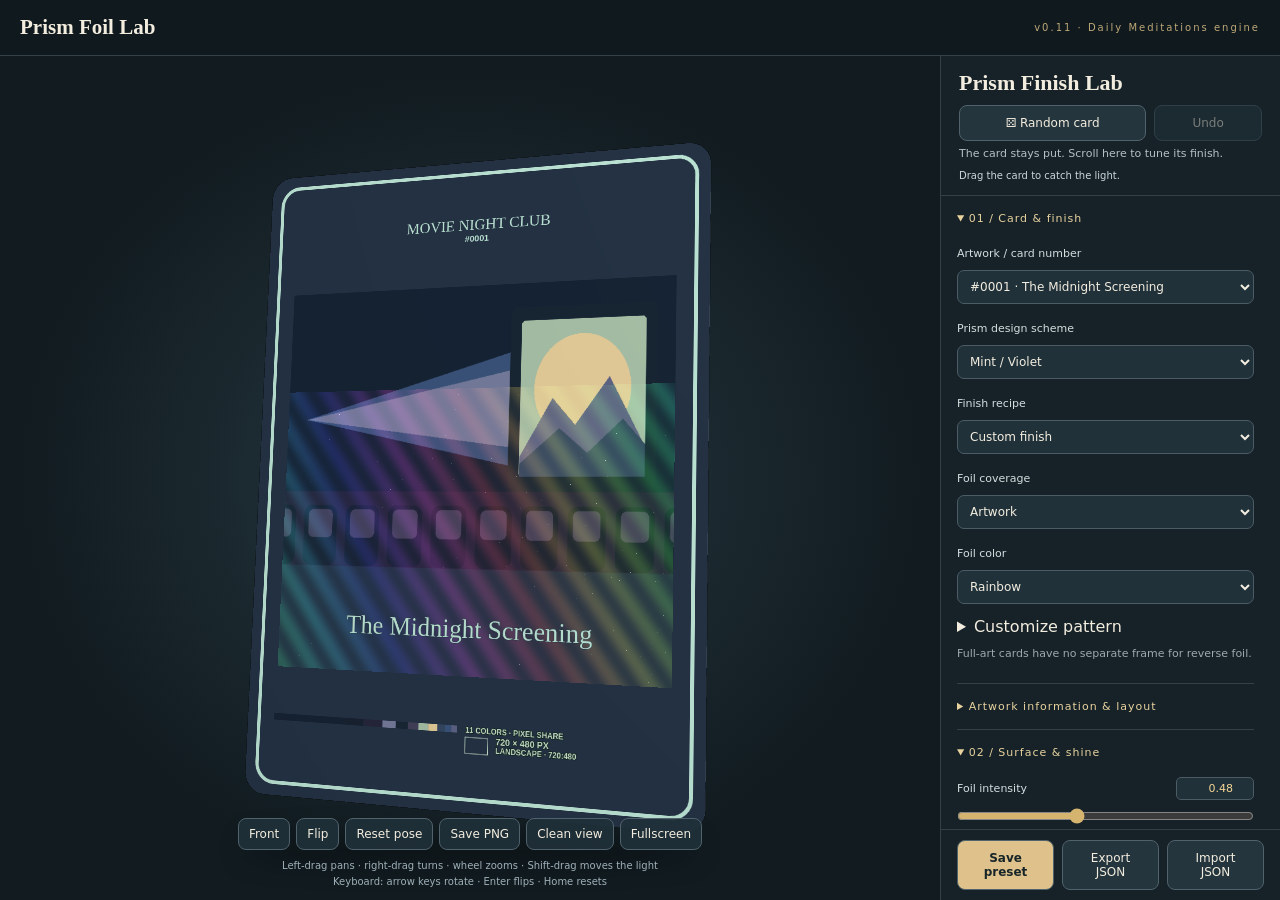
==== commit 3ffdba0f: "Clarify card starters and refresh Fractal and Foil Labs" ====
--- a/studio/labs/foil-lab.html
+++ b/studio/labs/foil-lab.html
@@ -16,367 +16,19 @@
 body.mnc-embedded header{display:none}
 body.mnc-embedded #mncCardLabel{display:block;margin:5px 0;font-weight:650}
 body.mnc-embedded #mncCardLabel[hidden]{display:none!important}
+body.mnc-embedded :is(#dailySourceFields,#dailyArtInfo,#dailyReverseNote){display:none}
+#patternChoice{margin:8px 0}
+#patternChoice summary{cursor:pointer}
+#foilTint{width:100%;height:36px}
 </style>
 <header><strong>Prism Foil Lab</strong><span>v0.11 · Daily Meditations engine</span></header>
-<main><section class="studio" aria-label="Interactive three dimensional card"><div class="viewport"><div class="shadow"></div><img class="fallback" id="fallback" alt="Selected card preview" src="[data-uri]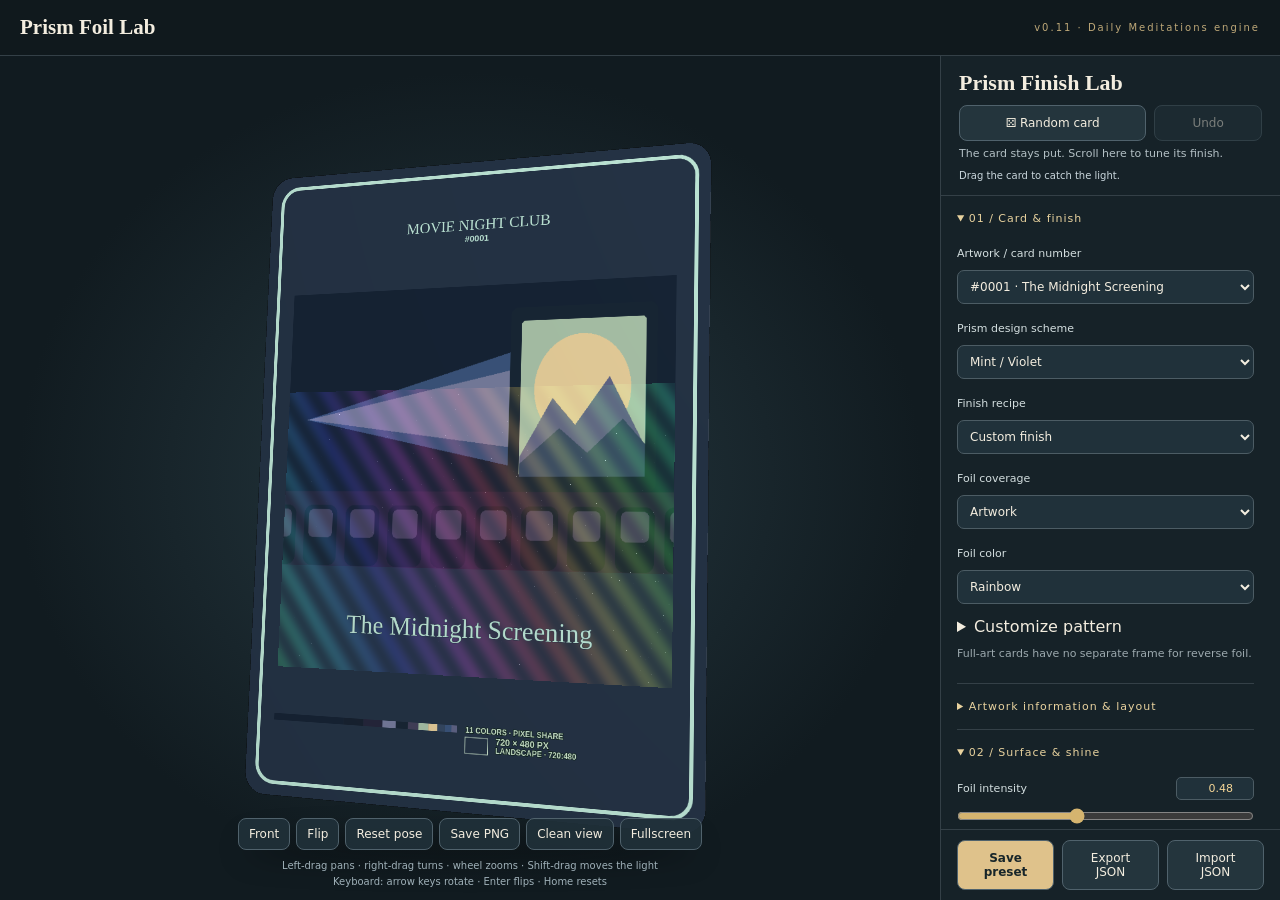
==== commit 072359a6: "Keep phone card previews visible while editing" ====
--- a/studio/labs/foil-lab.html
+++ b/studio/labs/foil-lab.html
@@ -20,6 +20,19 @@
 #patternChoice{margin:8px 0}
 #patternChoice summary{cursor:pointer}
 #foilTint{width:100%;height:36px}
+/* Keep the header, controls, and preset actions in a single mobile scroller. */
+@media (max-width: 790px), (max-width: 1000px) and (max-height: 460px) {
+  .controls {display:block;overflow-y:auto;overscroll-behavior:contain;scrollbar-width:thin;}
+  .inspector-scroll {overflow:visible;scrollbar-gutter:auto;}
+  .inspector-head {padding:6px 10px;}
+  .inspector-head h1 {font-size:1rem;}
+  .random-actions {margin-top:4px;}
+  body.mnc-embedded .inspector-head h1 {display:none;}
+}
+@media (min-width: 640px) and (max-width: 790px) and (max-height: 460px) and (orientation: landscape) {
+  main {grid-template-columns:minmax(0, 56fr) minmax(0, 44fr);grid-template-rows:minmax(0, 1fr);}
+  .controls {border-top:0;border-left:1px solid #344047;}
+}
 </style>
 <header><strong>Prism Foil Lab</strong><span>v0.11 · Daily Meditations engine</span></header>
 <main><section class="studio" aria-label="Interactive three dimensional card"><div class="viewport"><div class="shadow"></div><img class="fallback" id="fallback" alt="Selected card preview" src="demo-mint-violet.webp"><canvas id="card" hidden tabindex="0" aria-label="3D card. Left drag pans, right drag or arrow keys rotate, Enter flips, Home resets."></canvas></div><div class="tools"><button id="front">Front</button><button id="flip">Flip</button><button id="pose">Reset pose</button><button id="snapshot">Save PNG</button><button id="capture" title="Hide the controls for recording. Escape restores them.">Clean view</button><button id="fullscreen">Fullscreen</button></div><p class="hint">Left-drag pans · right-drag turns · wheel zooms · Shift-drag moves the light<br>Keyboard: arrow keys rotate · Enter flips · Home resets</p></section>
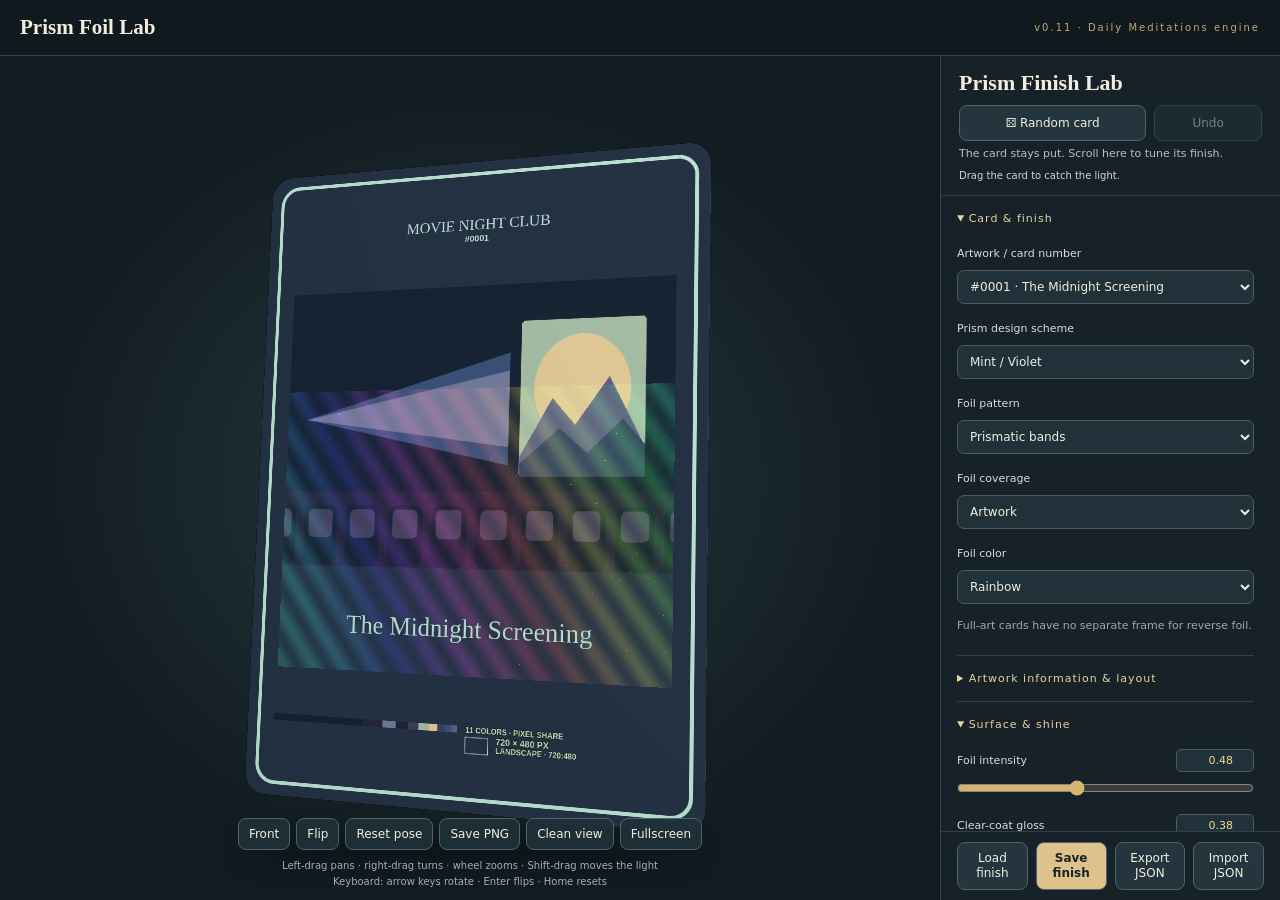
==== commit a41b3d52: "Put foil patterns up front and load finishes on demand Release the Creative Suite 0.9.22 shared stud" ====
--- a/studio/labs/foil-lab.html
+++ b/studio/labs/foil-lab.html
@@ -10,15 +10,14 @@
 .studio{display:block;position:relative;justify-content:stretch;align-items:stretch}.viewport{position:absolute;inset:0;width:100%;height:100%;min-width:0;min-height:0;overflow:visible}.tools{position:absolute;bottom:42px;left:0;right:0;z-index:2;pointer-events:none}.tools button{pointer-events:auto;background:#20313ae8}.hint{position:absolute;bottom:0;left:0;right:0;pointer-events:none;z-index:2}.shadow{pointer-events:none}canvas{display:block}body.capture .studio{display:block}@media(max-width:790px),(max-height:500px){.tools{bottom:5px}.hint{display:none}}
 .showcase-output{position:absolute;inset:0;width:100%;height:100%;object-fit:contain;background:#10191d;pointer-events:none;z-index:1}.showcase-running .tools,.showcase-running .hint{visibility:hidden}#cancelClip{width:100%;margin-top:10px}#clipDownload{display:block;color:#f5d696;font-size:12px;padding:10px 0}#clipStatus{font-size:11px}
 .random-actions{margin-top:9px}.random-actions button:first-child{flex:2}body.showcase-running .random-actions button{pointer-events:none}
-#savePreset{background:#dfc28b;color:#172529;font-weight:700}#presetDialog{width:min(420px,calc(100% - 32px));max-height:85dvh;overflow:auto;background:#162228;color:#f3eddf;border:1px solid #6c7a76;border-radius:14px;padding:24px}#presetDialog::backdrop{background:#0009}#presetDialog h2{font:24px Georgia,serif;margin:0 0 12px}#presetDialog p{font-size:12px;line-height:1.6;color:#bdcccd}#presetDialog label{font-size:12px;display:block;margin:16px 0 7px}#presetName{width:100%;background:#20313a;color:#fff;border:1px solid #6a7c81;border-radius:6px;padding:12px;font:inherit;margin-bottom:18px}
+#savePreset{background:#dfc28b;color:#172529;font-weight:700}.finish-dialog{width:min(420px,calc(100% - 32px));max-height:85dvh;overflow:auto;background:#162228;color:#f3eddf;border:1px solid #6c7a76;border-radius:14px;padding:24px}.finish-dialog::backdrop{background:#0009}.finish-dialog h2{font:24px Georgia,serif;margin:0 0 12px}.finish-dialog p{font-size:12px;line-height:1.6;color:#bdcccd}.finish-dialog label{font-size:12px;display:block;margin:16px 0 7px}#presetName{width:100%;background:#20313a;color:#fff;border:1px solid #6a7c81;border-radius:6px;padding:12px;font:inherit;margin-bottom:18px}
 [hidden]{display:none!important}
 body.mnc-embedded{grid-template-rows:minmax(0,1fr)}
 body.mnc-embedded header{display:none}
 body.mnc-embedded #mncCardLabel{display:block;margin:5px 0;font-weight:650}
 body.mnc-embedded #mncCardLabel[hidden]{display:none!important}
 body.mnc-embedded :is(#dailySourceFields,#dailyArtInfo,#dailyReverseNote){display:none}
-#patternChoice{margin:8px 0}
-#patternChoice summary{cursor:pointer}
+.finish-actions button{flex:1 1 0;min-width:0;padding:8px 5px;line-height:1.25}
 #foilTint{width:100%;height:36px}
 /* Keep the header, controls, and preset actions in a single mobile scroller. */
 @media (max-width: 790px), (max-width: 1000px) and (max-height: 460px) {
@@ -36,12 +35,54 @@
 </style>
 <header><strong>Prism Foil Lab</strong><span>v0.11 · Daily Meditations engine</span></header>
 <main><section class="studio" aria-label="Interactive three dimensional card"><div class="viewport"><div class="shadow"></div><img class="fallback" id="fallback" alt="Selected card preview" src="demo-mint-violet.webp"><canvas id="card" hidden tabindex="0" aria-label="3D card. Left drag pans, right drag or arrow keys rotate, Enter flips, Home resets."></canvas></div><div class="tools"><button id="front">Front</button><button id="flip">Flip</button><button id="pose">Reset pose</button><button id="snapshot">Save PNG</button><button id="capture" title="Hide the controls for recording. Escape restores them.">Clean view</button><button id="fullscreen">Fullscreen</button></div><p class="hint">Left-drag pans · right-drag turns · wheel zooms · Shift-drag moves the light<br>Keyboard: arrow keys rotate · Enter flips · Home resets</p></section>
-<aside class="controls" aria-label="Finish inspector"><div class="inspector-head"><h1>Prism Finish Lab</h1><div class="save random-actions"><button id="randomCard">⚄ Random card</button><button id="undoRandom" disabled>Undo</button></div><p>The card stays put. Scroll here to tune its finish.</p><p id="mncCardLabel" hidden></p><div id="status" role="status">Preparing the card…</div></div><div class="inspector-scroll" tabindex="0" aria-label="Scrollable finish controls"><details class="inspector-group" open><summary>01 / Card & finish</summary>
+<aside class="controls" aria-label="Finish inspector"><div class="inspector-head"><h1>Prism Finish Lab</h1><div class="save random-actions"><button id="randomCard">⚄ Random card</button><button id="undoRandom" disabled>Undo</button></div><p>The card stays put. Scroll here to tune its finish.</p><p id="mncCardLabel" hidden></p><div id="status" role="status">Preparing the card…</div></div><div class="inspector-scroll" tabindex="0" aria-label="Scrollable finish controls"><details class="inspector-group" open><summary>Card & finish</summary>
 <div id="dailySourceFields"><div class="field"><label for="artwork">Artwork / card number</label><select id="artwork"></select></div><div class="field"><label for="scheme">Prism design scheme</label><select id="scheme"></select></div></div>
-<div class="field"><label for="preset">Finish recipe</label><select id="preset"><option value="custom">Custom finish</option><option value="subtle">Soft rainbow</option><option value="etched">Etched guilloché</option><option value="cosmic">Starlight</option><option value="silver">Brushed silver</option><option value="relief">Raised print</option><option value="matte">Matte</option><option value="deepSpace">Deep Space</option><option value="eventHorizon">Event Horizon</option><option value="nebula">Nebula</option><option value="obsidian">Obsidian</option><option value="lotusEcho">Lotus Echo</option></select></div>
-<div class="field"><label for="region">Foil coverage</label><select id="region"><option value="1">Artwork</option><option value="2">Reverse · outside art</option><option value="0">Entire front</option><option value="4" hidden disabled>Background only</option><option value="5" hidden disabled>Text only</option><option value="6">Dark tones</option><option value="7">Light tones</option><option value="3">Normal · no foil</option></select></div><div id="tones" hidden></div><div class="field"><label for="gold">Foil color</label><select id="gold"><option value="0">Rainbow</option><option value="1">Champagne gold</option><option value="2">Silver</option><option value="3">Rose gold</option><option value="4">Copper</option><option value="5">Ice blue</option><option value="6">Emerald</option><option value="7">Violet</option><option value="8">Custom color</option></select></div><div class="field" id="customFoilTint" hidden><label for="foilTint">Custom foil color</label><input id="foilTint" type="color" value="#a4d7f2"></div><details id="patternChoice"><summary>Customize pattern</summary><div class="field"><label for="pattern">Pattern shape</label><select id="pattern"><option value="0">Prismatic bands</option><option value="1">Guilloché waves</option><option value="2">Crystal facets</option><option value="3">Star field</option><option value="4">Brushed metal</option><option value="5">Honeycomb cells</option><option value="6">Triangle sieve</option><option value="7">Sierpiński carpet</option><option value="8">Kaleidoscope folds</option><option value="9">Julia escape</option><option value="10">Mandelbrot escape</option><option value="11">Nested orbit rings</option><option value="12">Deep Space</option><option value="13">Event Horizon</option><option value="14">Nebula</option><option value="15">Obsidian</option><option value="17">Fractal Lab · captured pattern</option><option value="16">Lotus Echo</option></select></div></details><p class="small" id="dailyReverseNote">Full-art cards have no separate frame for reverse foil.</p></details><details class="inspector-group" id="dailyArtInfo"><summary>Artwork information & layout</summary><p>Raw canvas dimensions, aspect ratio, color usage and the artwork ID are part of the card and appear in video exports.</p><div class="field"><label for="paletteMode">Color information</label><select id="paletteMode"><option value="weighted">Proportional color strip</option><option value="ranked">Colors ranked by usage</option><option value="hue">Full hue spectrum</option><option value="canvas">Canvas-shaped mosaic</option><option value="contour">Canvas-shaped contour</option></select></div><label class="toggle"><input type="checkbox" id="showArtStats" checked> Show original dimensions & canvas shape</label><div class="field"><label for="numberLayout">Artwork number placement</label><select id="numberLayout"><option value="above">Centered above artwork</option><option value="type">Beside the type</option><option value="footer">Centered at the foot</option></select></div><p class="small">The artwork ID (#0001) is separate from the set number (001 / 042).</p></details><details class="inspector-group" open><summary>02 / Surface & shine</summary><div id="sliders"></div><label class="toggle"><input type="checkbox" id="protect" checked> Keep lettering clear of the foil</label></details><details class="inspector-group" id="fractalGroup" open><summary>03 / Pattern geometry</summary><p><a href="fractal-lab.html" style="color:#e8d29e">Explore Kaleidoscope Folds in Fractal Lab ↗</a></p><p>Zoom and twist shape the mathematical patterns. Iterations add detail to the original fractals. Space finishes reveal dark fields and selective reflections as you tilt.</p><div id="fractals"></div></details><details class="inspector-group"><summary>04 / Motion & rainbow</summary><label class="toggle"><input type="checkbox" id="rotationHue" checked> Rainbow follows rotation</label><div id="rotation"></div><p class="small">Turn or tilt the card to sweep through the rainbow. Rainbow shift sets the starting hue; strength sets how far it travels.</p><p class="small">Live rainbow shift: <output id="liveHue">0°</output></p><div id="motionSliders"></div><label class="toggle"><input type="checkbox" id="orbit"> Slowly turn the card</label><label class="toggle"><input type="checkbox" id="motion"> Animate the shimmer</label></details>
-<details class="inspector-group"><summary>05 / Light, camera & quality</summary><div id="geometry"></div><div class="field"><label for="edge">Edge finish</label><select id="edge"><option value="gold">Champagne gold</option><option value="silver">Silver</option><option value="ink">Ink</option></select></div></details>
 
-<details class="inspector-group" open><summary>06 / Social video export</summary><p>Back → reveal → foil sweep. Your selected artwork, scheme and finish are used.</p><div class="field"><label for="clipShape">Framing</label><select id="clipShape"><option value="square">Square · 900 × 900</option><option value="portrait">Portrait · 720 × 1280</option></select></div><div class="field"><label for="clipDuration">Duration</label><select id="clipDuration"><option value="6">6 seconds</option><option value="8">8 seconds</option></select></div><div class="field"><label for="clipFormat">Video format</label><select id="clipFormat"><option value="auto">Auto · prefer MP4</option><option value="mp4">MP4</option><option value="webm">WebM</option></select></div><label class="toggle"><input type="checkbox" id="clipCaption" checked> Show card name and number</label><div class="save"><button id="previewClip">Preview reveal</button><button id="exportClip">Export video</button></div><button id="cancelClip" hidden>Cancel showcase</button><p id="clipStatus" role="status" aria-live="polite">Export records locally in real time. Keep this tab visible.</p><a id="clipDownload" hidden>Download video</a></details><details class="inspector-group"><summary>07 / How the shader works</summary><p>The card is a rounded 3D mesh with your printed artwork mapped onto its front. The fragment shader runs once per visible pixel.</p><p><b>Color:</b> card coordinates, light angle, time and your rotation feed a rainbow function. Rotation contributes <code>strength × (sin(turn) + 0.5 × sin(tilt))</code> degrees.</p><p><b>Pattern:</b> bands, cells, stars or a bounded fractal calculation vary the foil strength and hue across the surface.</p><p><b>Coverage:</b> an artwork rectangle selects art-only foil; its inverse selects reverse foil. A separate lettering mask protects the text.</p><p><b>Shine:</b> the surface normal, light direction and viewing direction create highlights. Roughness broadens them; sparkle adds sparse glints. Relief perturbs the lighting normal using image brightness—it does not deform the card mesh.</p><p><b>Space finishes:</b> layered stars, a radial void, turbulent clouds, dark facets and eight-petal contours use the same coverage mask. Foil intensity controls darkening and reflection together. These are mathematical patterns; no new artwork textures are required.</p><p>These are stylized real-time effects, not a physical diffraction simulation. Fractal loops stop at 24 iterations; animation targets 30 FPS.</p></details></div><div class="inspector-footer"><div class="save"><button id="savePreset">Save preset</button><button id="save">Export JSON</button><button id="load">Import JSON</button></div><input id="file" type="file" accept="application/json,.json" hidden></div></aside></main><dialog id="presetDialog" aria-labelledby="presetTitle"><form id="presetForm"><h2 id="presetTitle">Save this finish</h2><p id="presetMessage"></p><label for="presetName">Preset name</label><input id="presetName" maxlength="60" required placeholder="My kaleidoscope finish" autocomplete="off"><div class="save"><button type="button" id="closePreset">Cancel</button><button type="submit">Save preset</button></div><p>Stored in this browser. Export JSON for a portable backup.</p></form></dialog><button id="exitCapture" class="capture-exit">Show controls · Esc</button>
-<script src="foil-lab-runtime.js?v=0.9.16" defer></script>
-<script src="mnc-foil-bridge.js" defer></script></html>
+<div class="field">
+    <label for="pattern">Foil pattern</label>
+    <select id="pattern">
+      <optgroup label="Optical &amp; geometric">
+        <option value="0">Prismatic bands</option><option value="1">Guilloché waves</option><option value="2">Crystal facets</option><option value="3">Star field</option><option value="4">Brushed metal</option><option value="5">Honeycomb cells</option>
+      </optgroup>
+      <optgroup label="Fractals">
+        <option value="8">Kaleidoscope folds</option><option value="6">Triangle sieve</option><option value="7">Sierpiński carpet</option><option value="9">Julia escape</option><option value="10">Mandelbrot escape</option><option value="11">Nested orbit rings</option><option value="17">Fractal Lab · captured pattern</option>
+      </optgroup>
+      <optgroup label="Space &amp; contours">
+        <option value="12">Deep Space</option><option value="13">Event Horizon</option><option value="14">Nebula</option><option value="15">Obsidian</option><option value="16">Lotus Echo</option>
+      </optgroup>
+    </select>
+  </div>
+<div class="field"><label for="region">Foil coverage</label><select id="region"><option value="1">Artwork</option><option value="2">Reverse · outside art</option><option value="0">Entire front</option><option value="4" hidden disabled>Background only</option><option value="5" hidden disabled>Text only</option><option value="6">Dark tones</option><option value="7">Light tones</option><option value="3">Normal · no foil</option></select></div><div id="tones" hidden></div><div class="field"><label for="gold">Foil color</label><select id="gold"><option value="0">Rainbow</option><option value="1">Champagne gold</option><option value="2">Silver</option><option value="3">Rose gold</option><option value="4">Copper</option><option value="5">Ice blue</option><option value="6">Emerald</option><option value="7">Violet</option><option value="8">Custom color</option></select></div><div class="field" id="customFoilTint" hidden><label for="foilTint">Custom foil color</label><input id="foilTint" type="color" value="#a4d7f2"></div><p class="small" id="dailyReverseNote">Full-art cards have no separate frame for reverse foil.</p></details><details class="inspector-group" id="dailyArtInfo"><summary>Artwork information & layout</summary><p>Raw canvas dimensions, aspect ratio, color usage and the artwork ID are part of the card and appear in video exports.</p><div class="field"><label for="paletteMode">Color information</label><select id="paletteMode"><option value="weighted">Proportional color strip</option><option value="ranked">Colors ranked by usage</option><option value="hue">Full hue spectrum</option><option value="canvas">Canvas-shaped mosaic</option><option value="contour">Canvas-shaped contour</option></select></div><label class="toggle"><input type="checkbox" id="showArtStats" checked> Show original dimensions & canvas shape</label><div class="field"><label for="numberLayout">Artwork number placement</label><select id="numberLayout"><option value="above">Centered above artwork</option><option value="type">Beside the type</option><option value="footer">Centered at the foot</option></select></div><p class="small">The artwork ID (#0001) is separate from the set number (001 / 042).</p></details>
+<details class="inspector-group" id="fractalGroup" open>
+  <summary>Pattern settings</summary>
+  <div id="fractals"></div>
+  <p><a href="fractal-lab.html" style="color:#e8d29e">Explore Kaleidoscope folds in Fractal Lab</a></p>
+</details>
+<details class="inspector-group" open><summary>Surface & shine</summary><div id="sliders"></div><label class="toggle"><input type="checkbox" id="protect" checked> Keep lettering clear of the foil</label></details><details class="inspector-group"><summary>Motion & rainbow</summary><label class="toggle"><input type="checkbox" id="rotationHue" checked> Rainbow follows rotation</label><div id="rotation"></div><p class="small">Turn or tilt the card to sweep through the rainbow. Rainbow shift sets the starting hue; strength sets how far it travels.</p><p class="small">Live rainbow shift: <output id="liveHue">0°</output></p><div id="motionSliders"></div><label class="toggle"><input type="checkbox" id="orbit"> Slowly turn the card</label><label class="toggle"><input type="checkbox" id="motion"> Animate the shimmer</label></details>
+<details class="inspector-group"><summary>Light, camera & quality</summary><div id="geometry"></div><div class="field"><label for="edge">Edge finish</label><select id="edge"><option value="gold">Champagne gold</option><option value="silver">Silver</option><option value="ink">Ink</option></select></div></details>
+
+<details class="inspector-group" open><summary>Social video export</summary><p>Back → reveal → foil sweep. Your selected artwork, scheme and finish are used.</p><div class="field"><label for="clipShape">Framing</label><select id="clipShape"><option value="square">Square · 900 × 900</option><option value="portrait">Portrait · 720 × 1280</option></select></div><div class="field"><label for="clipDuration">Duration</label><select id="clipDuration"><option value="6">6 seconds</option><option value="8">8 seconds</option></select></div><div class="field"><label for="clipFormat">Video format</label><select id="clipFormat"><option value="auto">Auto · prefer MP4</option><option value="mp4">MP4</option><option value="webm">WebM</option></select></div><label class="toggle"><input type="checkbox" id="clipCaption" checked> Show card name and number</label><div class="save"><button id="previewClip">Preview reveal</button><button id="exportClip">Export video</button></div><button id="cancelClip" hidden>Cancel showcase</button><p id="clipStatus" role="status" aria-live="polite">Export records locally in real time. Keep this tab visible.</p><a id="clipDownload" hidden>Download video</a></details><details class="inspector-group"><summary>How the shader works</summary><p>The card is a rounded 3D mesh with your printed artwork mapped onto its front. The fragment shader runs once per visible pixel.</p><p><b>Color:</b> card coordinates, light angle, time and your rotation feed a rainbow function. Rotation contributes <code>strength × (sin(turn) + 0.5 × sin(tilt))</code> degrees.</p><p><b>Pattern:</b> bands, cells, stars or a bounded fractal calculation vary the foil strength and hue across the surface.</p><p><b>Coverage:</b> an artwork rectangle selects art-only foil; its inverse selects reverse foil. A separate lettering mask protects the text.</p><p><b>Shine:</b> the surface normal, light direction and viewing direction create highlights. Roughness broadens them; sparkle adds sparse glints. Relief perturbs the lighting normal using image brightness—it does not deform the card mesh.</p><p><b>Space finishes:</b> layered stars, a radial void, turbulent clouds, dark facets and eight-petal contours use the same coverage mask. Foil intensity controls darkening and reflection together. These are mathematical patterns; no new artwork textures are required.</p><p>These are stylized real-time effects, not a physical diffraction simulation. Fractal loops stop at 24 iterations; animation targets 30 FPS.</p></details></div><div class="inspector-footer"><div class="save finish-actions">
+  <button id="loadFinish" type="button">Load finish</button>
+  <button id="savePreset" type="button">Save finish</button>
+  <button id="save" type="button">Export JSON</button>
+  <button id="load" type="button">Import JSON</button>
+</div><input id="file" type="file" accept="application/json,.json" hidden></div></aside></main>
+<dialog class="finish-dialog" id="loadFinishDialog" aria-labelledby="loadFinishTitle">
+  <form id="loadFinishForm">
+    <h2 id="loadFinishTitle">Load a finish</h2>
+    <p>Load a pattern and its finish settings into the preview.</p>
+    <label for="preset">Finish</label>
+    <select id="preset" required>
+      <option value="" disabled selected>Choose a finish</option>
+      <optgroup id="myPresets" label="My saved finishes" hidden></optgroup>
+      <optgroup label="Built-in finishes"><option value="subtle">Soft rainbow</option><option value="etched">Etched guilloché</option><option value="cosmic">Starlight</option><option value="silver">Brushed silver</option><option value="relief">Raised print</option><option value="matte">Matte</option><option value="deepSpace">Deep Space</option><option value="eventHorizon">Event Horizon</option><option value="nebula">Nebula</option><option value="obsidian">Obsidian</option><option value="lotusEcho">Lotus Echo</option></optgroup>
+    </select>
+    <div class="save" style="margin-top:16px">
+      <button id="closeLoadFinish" type="button">Cancel</button>
+      <button type="submit">Apply finish</button>
+    </div>
+  </form>
+</dialog>
+<dialog class="finish-dialog" id="presetDialog" aria-labelledby="presetTitle"><form id="presetForm"><h2 id="presetTitle">Save this finish</h2><p id="presetMessage"></p><label for="presetName">Finish name</label><input id="presetName" maxlength="60" required placeholder="My kaleidoscope finish" autocomplete="off"><div class="save"><button type="button" id="closePreset">Cancel</button><button type="submit">Save finish</button></div><p>Stored in this browser. Export JSON for a portable backup.</p></form></dialog><button id="exitCapture" class="capture-exit">Show controls · Esc</button>
+<script src="foil-lab-runtime.js?v=0.9.22" defer></script>
+<script src="mnc-foil-bridge.js?v=0.9.22" defer></script></html>
